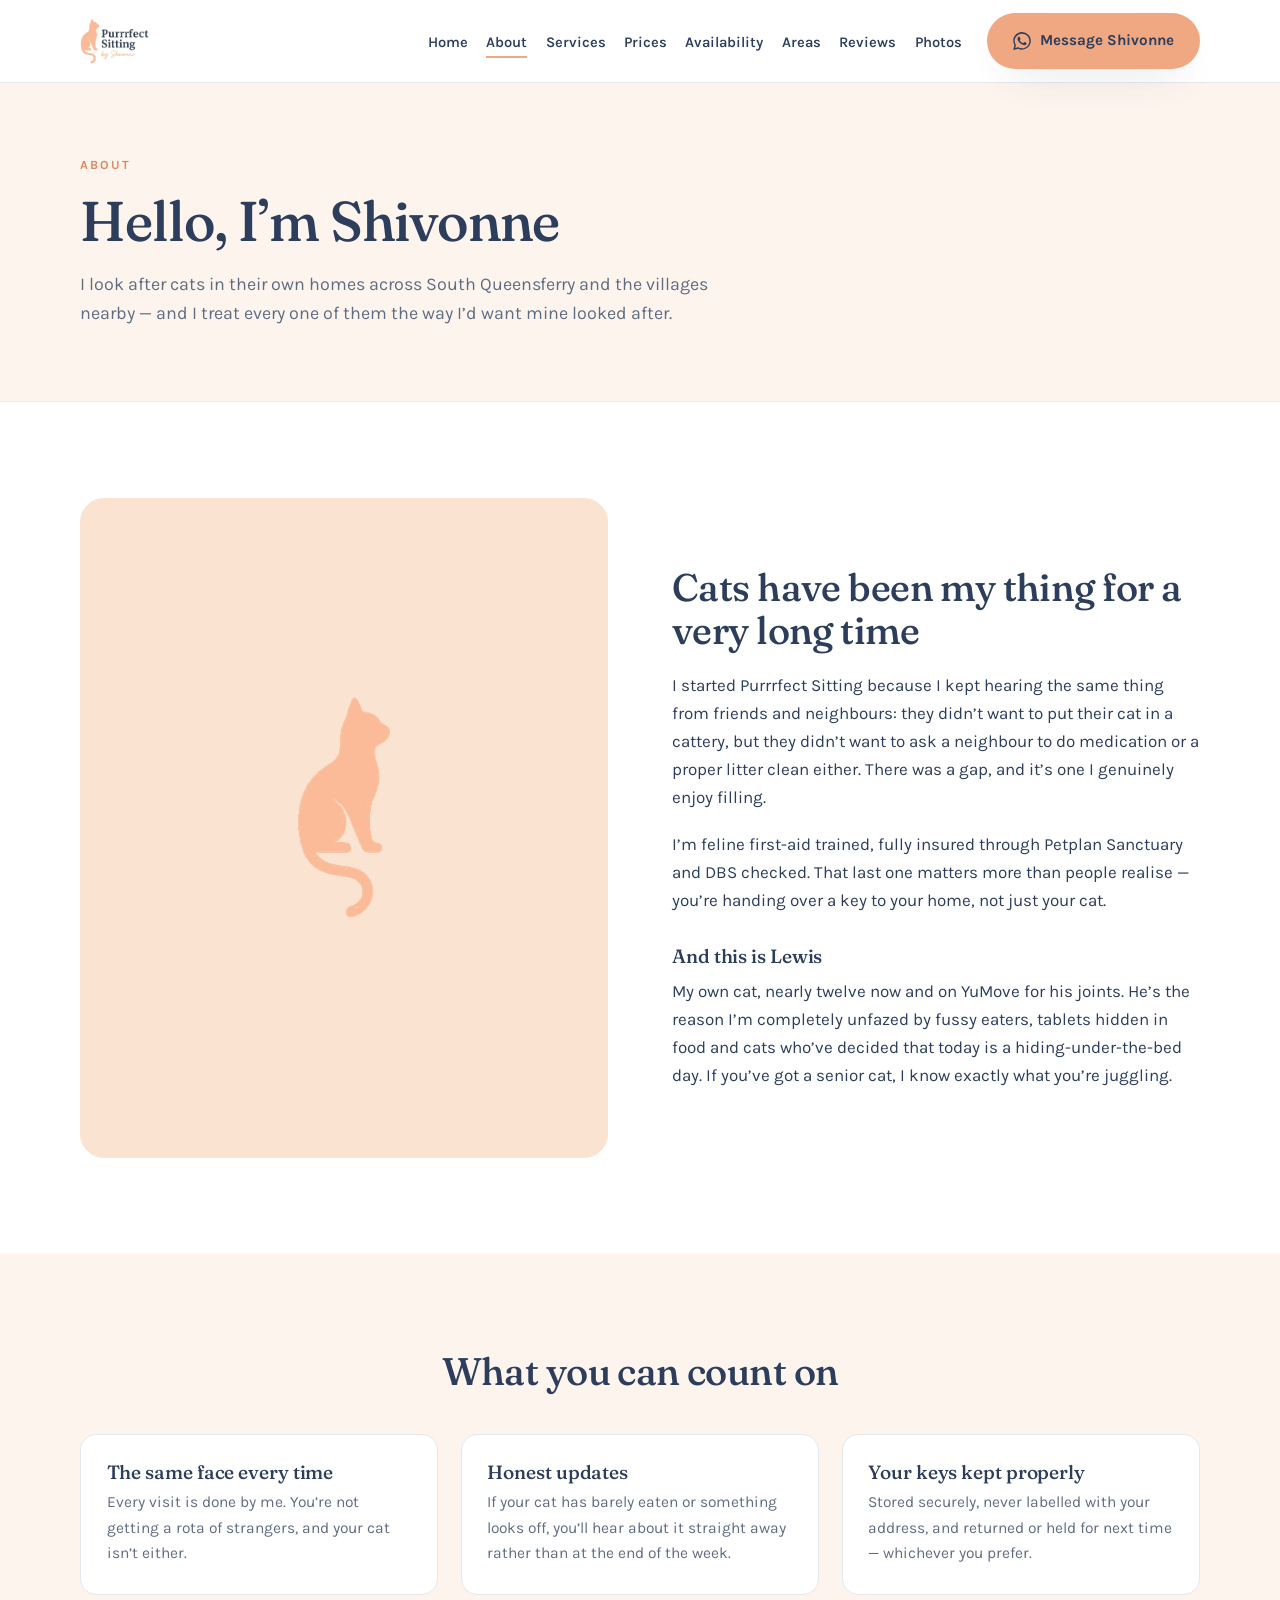
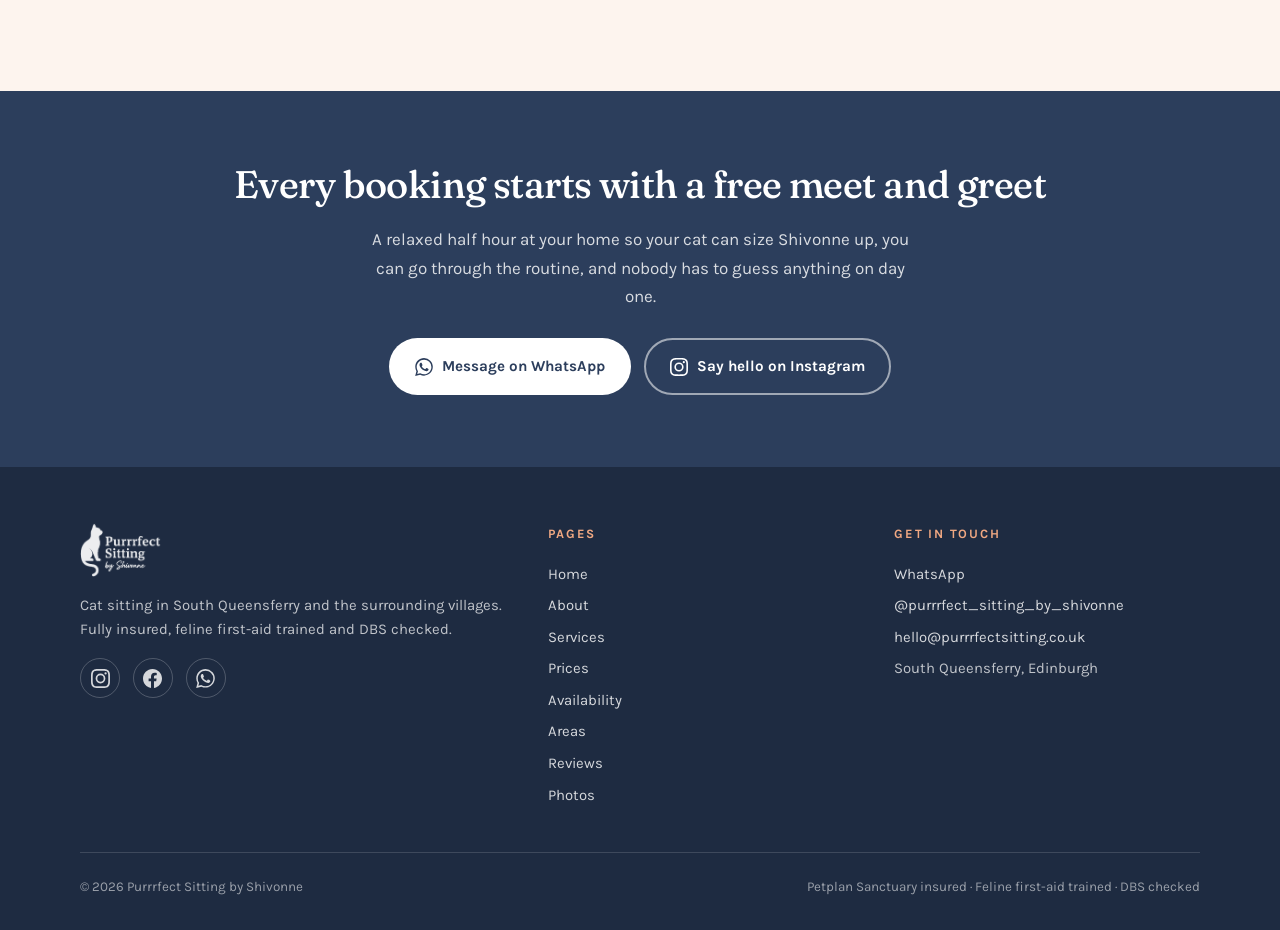
==== about.html @ 5781d9f3 "Add files via upload" ====
<!DOCTYPE html>
<html lang="en-GB">
<head>
<meta charset="utf-8">
<meta name="viewport" content="width=device-width, initial-scale=1">
<title>About Shivonne | Purrrfect Sitting by Shivonne</title>
<meta name="description" content="Meet Shivonne — an insured, feline first-aid trained and DBS checked cat sitter based in South Queensferry, Edinburgh.">
<link rel="icon" href="assets/favicon.png" type="image/png">
<link rel="apple-touch-icon" href="assets/apple-touch-icon.png">
<meta property="og:title" content="About Shivonne | Purrrfect Sitting by Shivonne">
<meta property="og:description" content="Meet Shivonne — an insured, feline first-aid trained and DBS checked cat sitter based in South Queensferry, Edinburgh.">
<meta property="og:type" content="website">
<meta property="og:image" content="assets/logo.png">
<link rel="stylesheet" href="css/style.css">
</head>
<body>
<a class="skip-link" href="#main">Skip to content</a>
<header class="site-header">
  <div class="wrap">
    <a class="brand" href="index.html"><img src="assets/logo.png" alt="Purrrfect Sitting by Shivonne" width="832" height="552"></a>
    <button class="nav-toggle" type="button" aria-expanded="false" aria-controls="site-nav" aria-label="Open menu"><svg viewBox="0 0 24 24" fill="none" stroke="currentColor" stroke-width="2" stroke-linecap="round" aria-hidden="true"><line x1="3" y1="6" x2="21" y2="6"/><line x1="3" y1="12" x2="21" y2="12"/><line x1="3" y1="18" x2="21" y2="18"/></svg></button>
    <nav class="site-nav" id="site-nav" aria-label="Main"><ul><li><a href="index.html">Home</a></li><li><a href="about.html" aria-current="page">About</a></li><li><a href="services.html">Services</a></li><li><a href="prices.html">Prices</a></li><li><a href="availability.html">Availability</a></li><li><a href="areas.html">Areas</a></li><li><a href="testimonials.html">Reviews</a></li><li><a href="gallery.html">Photos</a></li></ul></nav>
    <a class="btn btn--primary header-cta" href="https://wa.me/447XXXXXXXXX"><svg viewBox="0 0 24 24" fill="currentColor" aria-hidden="true"><path d="M17.47 14.38c-.3-.15-1.76-.87-2.03-.97-.27-.1-.47-.15-.67.15-.2.3-.77.97-.94 1.17-.17.2-.35.22-.65.07-.3-.15-1.26-.46-2.4-1.48-.89-.79-1.49-1.77-1.66-2.07-.17-.3-.02-.46.13-.61.13-.13.3-.35.45-.52.15-.17.2-.3.3-.5.1-.2.05-.37-.02-.52-.08-.15-.67-1.61-.92-2.21-.24-.58-.49-.5-.67-.51h-.57c-.2 0-.52.07-.79.37-.27.3-1.04 1.02-1.04 2.48s1.06 2.88 1.21 3.08c.15.2 2.1 3.2 5.08 4.49.71.31 1.26.49 1.69.62.71.23 1.36.2 1.87.12.57-.09 1.76-.72 2.01-1.41.25-.69.25-1.29.17-1.41-.07-.13-.27-.2-.57-.35M12.05 21.8h-.01a9.8 9.8 0 0 1-4.99-1.37l-.36-.21-3.71.97.99-3.62-.23-.37a9.8 9.8 0 0 1-1.5-5.23c0-5.4 4.4-9.8 9.81-9.8 2.62 0 5.08 1.02 6.93 2.88a9.74 9.74 0 0 1 2.87 6.93c0 5.41-4.4 9.81-9.8 9.81m8.34-18.15A11.7 11.7 0 0 0 12.05 0C5.6 0 .35 5.25.34 11.7c0 2.06.54 4.08 1.56 5.85L.24 24l6.6-1.73a11.7 11.7 0 0 0 5.2 1.24h.01c6.45 0 11.7-5.25 11.7-11.7 0-3.13-1.21-6.07-3.42-8.28"/></svg> Message Shivonne</a>
  </div>
</header>
<main id="main">
<section class="page-head">
  <div class="wrap">
    <p class="eyebrow">About</p>
    <h1>Hello, I&rsquo;m Shivonne</h1>
    <p class="lede">I look after cats in their own homes across South Queensferry and the villages nearby &mdash; and I treat every one of them the way I&rsquo;d want mine looked after.</p>
  </div>
</section>

<section class="section">
  <div class="wrap">
    <div class="split">
      <div class="reveal">
        <!-- Photo named shivonne.jpg in assets/photos/ — ideally her with a cat -->
        <div class="split__photo"><img src="assets/photos/shivonne.jpg" alt="Shivonne with a cat" onerror="this.remove()"></div>
      </div>
      <div class="reveal">
        <h2>Cats have been my thing for a very long time</h2>
        <!-- EDIT: replace the next two paragraphs with Shivonne's own story - how she started, what she did before, why she set up on her own -->
        <p>I started Purrrfect Sitting because I kept hearing the same thing from friends and neighbours: they didn&rsquo;t want to put their cat in a cattery, but they didn&rsquo;t want to ask a neighbour to do medication or a proper litter clean either. There was a gap, and it&rsquo;s one I genuinely enjoy filling.</p>
        <p>I&rsquo;m feline first-aid trained, fully insured through Petplan Sanctuary and DBS checked. That last one matters more than people realise &mdash; you&rsquo;re handing over a key to your home, not just your cat.</p>
        <h3 style="margin-top:2rem">And this is Lewis</h3>
        <p>My own cat, nearly twelve now and on YuMove for his joints. He&rsquo;s the reason I&rsquo;m completely unfazed by fussy eaters, tablets hidden in food and cats who&rsquo;ve decided that today is a hiding-under-the-bed day. If you&rsquo;ve got a senior cat, I know exactly what you&rsquo;re juggling.</p>
      </div>
    </div>
  </div>
</section>

<section class="section section--tint">
  <div class="wrap">
    <div class="section-head is-centred reveal">
      <h2>What you can count on</h2>
    </div>
    <div class="grid grid--3">
      <div class="card reveal">
        <h3>The same face every time</h3>
        <p>Every visit is done by me. You&rsquo;re not getting a rota of strangers, and your cat isn&rsquo;t either.</p>
      </div>
      <div class="card reveal">
        <h3>Honest updates</h3>
        <p>If your cat has barely eaten or something looks off, you&rsquo;ll hear about it straight away rather than at the end of the week.</p>
      </div>
      <div class="card reveal">
        <h3>Your keys kept properly</h3>
        <p>Stored securely, never labelled with your address, and returned or held for next time &mdash; whichever you prefer.</p>
      </div>
    </div>
  </div>
</section>

<section class="cta-band">
  <div class="wrap">
    <h2>Every booking starts with a free meet and greet</h2>
    <p>A relaxed half hour at your home so your cat can size Shivonne up, you can go through the routine, and nobody has to guess anything on day one.</p>
    <div class="btn-row">
      <a class="btn btn--light" href="https://wa.me/447XXXXXXXXX"><svg viewBox="0 0 24 24" fill="currentColor" aria-hidden="true"><path d="M17.47 14.38c-.3-.15-1.76-.87-2.03-.97-.27-.1-.47-.15-.67.15-.2.3-.77.97-.94 1.17-.17.2-.35.22-.65.07-.3-.15-1.26-.46-2.4-1.48-.89-.79-1.49-1.77-1.66-2.07-.17-.3-.02-.46.13-.61.13-.13.3-.35.45-.52.15-.17.2-.3.3-.5.1-.2.05-.37-.02-.52-.08-.15-.67-1.61-.92-2.21-.24-.58-.49-.5-.67-.51h-.57c-.2 0-.52.07-.79.37-.27.3-1.04 1.02-1.04 2.48s1.06 2.88 1.21 3.08c.15.2 2.1 3.2 5.08 4.49.71.31 1.26.49 1.69.62.71.23 1.36.2 1.87.12.57-.09 1.76-.72 2.01-1.41.25-.69.25-1.29.17-1.41-.07-.13-.27-.2-.57-.35M12.05 21.8h-.01a9.8 9.8 0 0 1-4.99-1.37l-.36-.21-3.71.97.99-3.62-.23-.37a9.8 9.8 0 0 1-1.5-5.23c0-5.4 4.4-9.8 9.81-9.8 2.62 0 5.08 1.02 6.93 2.88a9.74 9.74 0 0 1 2.87 6.93c0 5.41-4.4 9.81-9.8 9.81m8.34-18.15A11.7 11.7 0 0 0 12.05 0C5.6 0 .35 5.25.34 11.7c0 2.06.54 4.08 1.56 5.85L.24 24l6.6-1.73a11.7 11.7 0 0 0 5.2 1.24h.01c6.45 0 11.7-5.25 11.7-11.7 0-3.13-1.21-6.07-3.42-8.28"/></svg> Message on WhatsApp</a>
      <a class="btn btn--outline-light" href="https://www.instagram.com/purrrfect_sitting_by_shivonne/"><svg viewBox="0 0 24 24" fill="currentColor" aria-hidden="true"><path d="M12 2.16c3.2 0 3.58.01 4.85.07 1.17.05 1.8.25 2.23.41.56.22.96.48 1.38.9.42.42.68.82.9 1.38.16.42.36 1.06.41 2.23.06 1.27.07 1.65.07 4.85s-.01 3.58-.07 4.85c-.05 1.17-.25 1.8-.41 2.23-.22.56-.48.96-.9 1.38-.42.42-.82.68-1.38.9-.42.16-1.06.36-2.23.41-1.27.06-1.65.07-4.85.07s-3.58-.01-4.85-.07c-1.17-.05-1.8-.25-2.23-.41-.56-.22-.96-.48-1.38-.9a3.8 3.8 0 0 1-.9-1.38c-.16-.42-.36-1.06-.41-2.23-.06-1.27-.07-1.65-.07-4.85s.01-3.58.07-4.85c.05-1.17.25-1.8.41-2.23.22-.56.48-.96.9-1.38.42-.42.82-.68 1.38-.9.42-.16 1.06-.36 2.23-.41C8.42 2.17 8.8 2.16 12 2.16M12 0C8.74 0 8.33.01 7.05.07 5.78.13 4.9.33 4.14.63c-.79.3-1.46.71-2.13 1.38A5.9 5.9 0 0 0 .63 4.14c-.3.76-.5 1.64-.56 2.91C.01 8.33 0 8.74 0 12s.01 3.67.07 4.95c.06 1.27.26 2.15.56 2.91.3.79.71 1.46 1.38 2.13.67.67 1.34 1.08 2.13 1.38.76.3 1.64.5 2.91.56C8.33 23.99 8.74 24 12 24s3.67-.01 4.95-.07c1.27-.06 2.15-.26 2.91-.56.79-.3 1.46-.71 2.13-1.38.67-.67 1.08-1.34 1.38-2.13.3-.76.5-1.64.56-2.91.06-1.28.07-1.69.07-4.95s-.01-3.67-.07-4.95c-.06-1.27-.26-2.15-.56-2.91-.3-.79-.71-1.46-1.38-2.13A5.9 5.9 0 0 0 19.86.63c-.76-.3-1.64-.5-2.91-.56C15.67.01 15.26 0 12 0m0 5.84a6.16 6.16 0 1 0 0 12.32 6.16 6.16 0 0 0 0-12.32M12 16a4 4 0 1 1 0-8 4 4 0 0 1 0 8m7.85-10.4a1.44 1.44 0 1 1-2.88 0 1.44 1.44 0 0 1 2.88 0"/></svg> Say hello on Instagram</a>
    </div>
  </div>
</section>
</main>
<footer class="site-footer">
  <div class="wrap">
    <div class="footer-grid">
      <div>
        <img class="footer-logo" src="assets/logo.png" alt="Purrrfect Sitting by Shivonne">
        <p>Cat sitting in South Queensferry and the surrounding villages. Fully insured, feline first-aid trained and DBS checked.</p>
        <div class="footer-social">
          <a href="https://www.instagram.com/purrrfect_sitting_by_shivonne/" aria-label="Instagram"><svg viewBox="0 0 24 24" fill="currentColor" aria-hidden="true"><path d="M12 2.16c3.2 0 3.58.01 4.85.07 1.17.05 1.8.25 2.23.41.56.22.96.48 1.38.9.42.42.68.82.9 1.38.16.42.36 1.06.41 2.23.06 1.27.07 1.65.07 4.85s-.01 3.58-.07 4.85c-.05 1.17-.25 1.8-.41 2.23-.22.56-.48.96-.9 1.38-.42.42-.82.68-1.38.9-.42.16-1.06.36-2.23.41-1.27.06-1.65.07-4.85.07s-3.58-.01-4.85-.07c-1.17-.05-1.8-.25-2.23-.41-.56-.22-.96-.48-1.38-.9a3.8 3.8 0 0 1-.9-1.38c-.16-.42-.36-1.06-.41-2.23-.06-1.27-.07-1.65-.07-4.85s.01-3.58.07-4.85c.05-1.17.25-1.8.41-2.23.22-.56.48-.96.9-1.38.42-.42.82-.68 1.38-.9.42-.16 1.06-.36 2.23-.41C8.42 2.17 8.8 2.16 12 2.16M12 0C8.74 0 8.33.01 7.05.07 5.78.13 4.9.33 4.14.63c-.79.3-1.46.71-2.13 1.38A5.9 5.9 0 0 0 .63 4.14c-.3.76-.5 1.64-.56 2.91C.01 8.33 0 8.74 0 12s.01 3.67.07 4.95c.06 1.27.26 2.15.56 2.91.3.79.71 1.46 1.38 2.13.67.67 1.34 1.08 2.13 1.38.76.3 1.64.5 2.91.56C8.33 23.99 8.74 24 12 24s3.67-.01 4.95-.07c1.27-.06 2.15-.26 2.91-.56.79-.3 1.46-.71 2.13-1.38.67-.67 1.08-1.34 1.38-2.13.3-.76.5-1.64.56-2.91.06-1.28.07-1.69.07-4.95s-.01-3.67-.07-4.95c-.06-1.27-.26-2.15-.56-2.91-.3-.79-.71-1.46-1.38-2.13A5.9 5.9 0 0 0 19.86.63c-.76-.3-1.64-.5-2.91-.56C15.67.01 15.26 0 12 0m0 5.84a6.16 6.16 0 1 0 0 12.32 6.16 6.16 0 0 0 0-12.32M12 16a4 4 0 1 1 0-8 4 4 0 0 1 0 8m7.85-10.4a1.44 1.44 0 1 1-2.88 0 1.44 1.44 0 0 1 2.88 0"/></svg></a>
          <a href="https://www.facebook.com/profile.php?id=EDIT" aria-label="Facebook"><svg viewBox="0 0 24 24" fill="currentColor" aria-hidden="true"><path d="M24 12.07C24 5.4 18.63 0 12 0S0 5.4 0 12.07C0 18.1 4.39 23.1 10.13 24v-8.44H7.08v-3.49h3.05V9.41c0-3.02 1.79-4.69 4.53-4.69 1.31 0 2.68.24 2.68.24v2.97h-1.51c-1.49 0-1.96.93-1.96 1.89v2.25h3.33l-.53 3.49h-2.8V24C19.61 23.1 24 18.1 24 12.07"/></svg></a>
          <a href="https://wa.me/447XXXXXXXXX" aria-label="WhatsApp"><svg viewBox="0 0 24 24" fill="currentColor" aria-hidden="true"><path d="M17.47 14.38c-.3-.15-1.76-.87-2.03-.97-.27-.1-.47-.15-.67.15-.2.3-.77.97-.94 1.17-.17.2-.35.22-.65.07-.3-.15-1.26-.46-2.4-1.48-.89-.79-1.49-1.77-1.66-2.07-.17-.3-.02-.46.13-.61.13-.13.3-.35.45-.52.15-.17.2-.3.3-.5.1-.2.05-.37-.02-.52-.08-.15-.67-1.61-.92-2.21-.24-.58-.49-.5-.67-.51h-.57c-.2 0-.52.07-.79.37-.27.3-1.04 1.02-1.04 2.48s1.06 2.88 1.21 3.08c.15.2 2.1 3.2 5.08 4.49.71.31 1.26.49 1.69.62.71.23 1.36.2 1.87.12.57-.09 1.76-.72 2.01-1.41.25-.69.25-1.29.17-1.41-.07-.13-.27-.2-.57-.35M12.05 21.8h-.01a9.8 9.8 0 0 1-4.99-1.37l-.36-.21-3.71.97.99-3.62-.23-.37a9.8 9.8 0 0 1-1.5-5.23c0-5.4 4.4-9.8 9.81-9.8 2.62 0 5.08 1.02 6.93 2.88a9.74 9.74 0 0 1 2.87 6.93c0 5.41-4.4 9.81-9.8 9.81m8.34-18.15A11.7 11.7 0 0 0 12.05 0C5.6 0 .35 5.25.34 11.7c0 2.06.54 4.08 1.56 5.85L.24 24l6.6-1.73a11.7 11.7 0 0 0 5.2 1.24h.01c6.45 0 11.7-5.25 11.7-11.7 0-3.13-1.21-6.07-3.42-8.28"/></svg></a>
        </div>
      </div>
      <div>
        <h4>Pages</h4>
        <ul><li><a href="index.html">Home</a></li><li><a href="about.html">About</a></li><li><a href="services.html">Services</a></li><li><a href="prices.html">Prices</a></li><li><a href="availability.html">Availability</a></li><li><a href="areas.html">Areas</a></li><li><a href="testimonials.html">Reviews</a></li><li><a href="gallery.html">Photos</a></li></ul>
      </div>
      <div>
        <h4>Get in touch</h4>
        <ul>
          <li><a href="https://wa.me/447XXXXXXXXX">WhatsApp</a></li>
          <li><a href="https://www.instagram.com/purrrfect_sitting_by_shivonne/">@purrrfect_sitting_by_shivonne</a></li>
          <li><a href="mailto:hello@purrrfectsitting.co.uk">hello@purrrfectsitting.co.uk</a></li>
          <li>South Queensferry, Edinburgh</li>
        </ul>
      </div>
    </div>
    <div class="footer-base">
      <span>&copy; 2026 Purrrfect Sitting by Shivonne</span>
      <span>Petplan Sanctuary insured &middot; Feline first-aid trained &middot; DBS checked</span>
    </div>
  </div>
</footer>
<a class="float-wa" href="https://wa.me/447XXXXXXXXX" aria-label="Message on WhatsApp"><svg viewBox="0 0 24 24" fill="currentColor" aria-hidden="true"><path d="M17.47 14.38c-.3-.15-1.76-.87-2.03-.97-.27-.1-.47-.15-.67.15-.2.3-.77.97-.94 1.17-.17.2-.35.22-.65.07-.3-.15-1.26-.46-2.4-1.48-.89-.79-1.49-1.77-1.66-2.07-.17-.3-.02-.46.13-.61.13-.13.3-.35.45-.52.15-.17.2-.3.3-.5.1-.2.05-.37-.02-.52-.08-.15-.67-1.61-.92-2.21-.24-.58-.49-.5-.67-.51h-.57c-.2 0-.52.07-.79.37-.27.3-1.04 1.02-1.04 2.48s1.06 2.88 1.21 3.08c.15.2 2.1 3.2 5.08 4.49.71.31 1.26.49 1.69.62.71.23 1.36.2 1.87.12.57-.09 1.76-.72 2.01-1.41.25-.69.25-1.29.17-1.41-.07-.13-.27-.2-.57-.35M12.05 21.8h-.01a9.8 9.8 0 0 1-4.99-1.37l-.36-.21-3.71.97.99-3.62-.23-.37a9.8 9.8 0 0 1-1.5-5.23c0-5.4 4.4-9.8 9.81-9.8 2.62 0 5.08 1.02 6.93 2.88a9.74 9.74 0 0 1 2.87 6.93c0 5.41-4.4 9.81-9.8 9.81m8.34-18.15A11.7 11.7 0 0 0 12.05 0C5.6 0 .35 5.25.34 11.7c0 2.06.54 4.08 1.56 5.85L.24 24l6.6-1.73a11.7 11.7 0 0 0 5.2 1.24h.01c6.45 0 11.7-5.25 11.7-11.7 0-3.13-1.21-6.07-3.42-8.28"/></svg></a>
<script src="js/site.js"></script>

</body>
</html>
---- css/style.css ----
/* ==========================================================================
   Purrrfect Sitting by Shivonne — site styles
   Brand: navy #2C3E5C · peach #F0A882
   ========================================================================== */

@import url('https://fonts.googleapis.com/css2?family=Fraunces:opsz,wght@9..144,400;9..144,500;9..144,600&family=Karla:wght@400;500;600;700&display=swap');

:root {
  --navy:        #2C3E5C;
  --navy-deep:   #1E2B41;
  --peach:       #F0A882;
  --peach-deep:  #DE8A5C;
  --peach-soft:  #FBE3D2;
  --peach-tint:  #FDF4EE;
  --paper:       #FFFFFF;
  --paper-alt:   #F6F8FA;
  --ink:         #2C3E5C;
  --ink-soft:    #5F6D82;
  --line:        #E3E8EF;

  --display: 'Fraunces', Georgia, 'Times New Roman', serif;
  --body:    'Karla', -apple-system, BlinkMacSystemFont, 'Segoe UI', Helvetica, Arial, sans-serif;

  --wrap: 1120px;
  --radius: 16px;
  --radius-sm: 10px;
  --shadow: 0 18px 40px -24px rgba(44, 62, 92, .45);
  --shadow-lift: 0 26px 50px -26px rgba(44, 62, 92, .55);
}

/* ---------- Base ---------- */
*, *::before, *::after { box-sizing: border-box; }

html { scroll-behavior: smooth; }

body {
  margin: 0;
  font-family: var(--body);
  font-size: 17px;
  line-height: 1.65;
  color: var(--ink);
  background: var(--paper);
  -webkit-font-smoothing: antialiased;
}

img { max-width: 100%; display: block; }

a { color: var(--navy); text-decoration-color: var(--peach); text-underline-offset: 3px; }
a:hover { color: var(--peach-deep); }

h1, h2, h3 {
  font-family: var(--display);
  font-weight: 500;
  font-variation-settings: 'SOFT' 40, 'WONK' 1;
  line-height: 1.12;
  letter-spacing: -0.015em;
  color: var(--navy);
  margin: 0 0 .5em;
}
h1 { font-size: clamp(2.2rem, 5.2vw, 3.5rem); }
h2 { font-size: clamp(1.7rem, 3.4vw, 2.4rem); }
h3 { font-size: 1.2rem; letter-spacing: -0.005em; }
p  { margin: 0 0 1.1em; }
p:last-child { margin-bottom: 0; }

.wrap { width: min(100% - 2.5rem, var(--wrap)); margin-inline: auto; }

.eyebrow {
  font-family: var(--body);
  font-size: .78rem;
  font-weight: 700;
  letter-spacing: .16em;
  text-transform: uppercase;
  color: var(--peach-deep);
  margin: 0 0 .9rem;
}

.lede { font-size: 1.12rem; color: var(--ink-soft); }

.section { padding: clamp(3.5rem, 8vw, 6rem) 0; }
.section--tint { background: var(--peach-tint); }
.section--alt  { background: var(--paper-alt); }

.section-head { max-width: 60ch; margin-bottom: 2.6rem; }
.section-head.is-centred { margin-inline: auto; text-align: center; }

/* ---------- Buttons ---------- */
.btn {
  display: inline-flex;
  align-items: center;
  gap: .55rem;
  font-family: var(--body);
  font-weight: 700;
  font-size: .95rem;
  padding: .85rem 1.5rem;
  border-radius: 999px;
  border: 2px solid transparent;
  text-decoration: none;
  cursor: pointer;
  transition: transform .18s ease, box-shadow .18s ease, background .18s ease, color .18s ease;
}
.btn svg { width: 18px; height: 18px; flex: none; }
.btn--primary { background: var(--peach); color: var(--navy); box-shadow: var(--shadow); }
.btn--primary:hover { background: var(--peach-deep); color: #fff; transform: translateY(-2px); }
.btn--ghost { border-color: var(--navy); color: var(--navy); }
.btn--ghost:hover { background: var(--navy); color: #fff; transform: translateY(-2px); }
.btn--light { background: #fff; color: var(--navy); }
.btn--light:hover { background: var(--peach); transform: translateY(-2px); }
.btn--outline-light { border-color: rgba(255,255,255,.55); color: #fff; }
.btn--outline-light:hover { background: rgba(255,255,255,.12); color: #fff; transform: translateY(-2px); }

.btn-row { display: flex; flex-wrap: wrap; gap: .8rem; }

/* ---------- Header ---------- */
.site-header {
  position: sticky;
  top: 0;
  z-index: 50;
  background: rgba(255,255,255,.94);
  backdrop-filter: blur(10px);
  border-bottom: 1px solid var(--line);
}
.site-header .wrap {
  display: flex;
  align-items: center;
  gap: 1rem;
  min-height: 82px;
}
.brand { display: flex; align-items: center; margin-right: auto; text-decoration: none; }
.brand img { height: 46px; width: auto; }

.nav-toggle {
  display: none;
  background: none;
  border: 0;
  padding: .5rem;
  cursor: pointer;
  color: var(--navy);
}
.nav-toggle svg { width: 26px; height: 26px; }

.site-nav ul {
  display: flex;
  align-items: center;
  gap: 1.15rem;
  list-style: none;
  margin: 0;
  padding: 0;
}
.site-nav a {
  font-size: .92rem;
  font-weight: 600;
  text-decoration: none;
  color: var(--navy);
  padding: .3rem 0;
  border-bottom: 2px solid transparent;
}
.site-nav a:hover { border-bottom-color: var(--peach); color: var(--navy); }
.site-nav a[aria-current="page"] { border-bottom-color: var(--peach); }
.header-cta { margin-left: .6rem; }

@media (max-width: 1080px) {
  .nav-toggle { display: inline-flex; order: 3; }
  .site-nav {
    order: 4;
    flex-basis: 100%;
    display: none;
    padding-bottom: 1.2rem;
  }
  .site-nav.is-open { display: block; }
  .site-nav ul { flex-direction: column; align-items: flex-start; gap: .2rem; }
  .site-nav a { display: block; padding: .6rem 0; width: 100%; }
  .header-cta { display: none; }
  .site-header .wrap { flex-wrap: wrap; }
}

/* ---------- Hero ---------- */
.hero { padding: clamp(3rem, 7vw, 5.5rem) 0 clamp(3rem, 7vw, 5rem); background: linear-gradient(170deg, var(--peach-tint) 0%, #fff 70%); }
.hero .wrap { display: grid; grid-template-columns: 1.05fr .95fr; gap: clamp(2rem, 5vw, 4rem); align-items: center; }
.hero h1 { margin-bottom: .35em; }
.hero .lede { max-width: 44ch; margin-bottom: 1.8rem; }

.hero-visual { position: relative; }
.hero-photo {
  aspect-ratio: 4 / 5;
  border-radius: 24px;
  background: var(--peach-soft) url('../assets/mark.png') center 42% / 42% no-repeat;
  border: 1px solid var(--peach);
  overflow: hidden;
  box-shadow: var(--shadow);
}
.hero-photo img { width: 100%; height: 100%; object-fit: cover; }

/* Signature element: the visit update card */
.update-card {
  position: absolute;
  left: -18px;
  bottom: -26px;
  width: min(310px, 82%);
  background: #fff;
  border: 1px solid var(--line);
  border-radius: 18px;
  padding: 1.1rem 1.2rem;
  box-shadow: var(--shadow-lift);
}
.update-card__head {
  display: flex;
  align-items: center;
  gap: .6rem;
  margin-bottom: .6rem;
}
.update-card__avatar {
  width: 34px; height: 34px; border-radius: 50%;
  background: var(--peach-soft) url('../assets/mark.png') center 55% / 62% no-repeat;
  flex: none;
}
.update-card__meta { font-size: .74rem; font-weight: 700; letter-spacing: .1em; text-transform: uppercase; color: var(--peach-deep); }
.update-card__time { font-size: .74rem; color: var(--ink-soft); font-weight: 500; letter-spacing: .04em; }
.update-card p { font-size: .92rem; line-height: 1.55; color: var(--ink-soft); margin: 0; }

@media (max-width: 860px) {
  .hero .wrap { grid-template-columns: 1fr; }
  .hero-visual { max-width: 460px; margin: 1rem auto 2.5rem; }
  .hero-photo { aspect-ratio: 4 / 3.4; }
  .update-card { left: 0; right: 0; margin-inline: auto; }
}

/* ---------- Page banner (inner pages) ---------- */
.page-head { background: var(--peach-tint); padding: clamp(2.8rem, 6vw, 4.5rem) 0; border-bottom: 1px solid var(--peach-soft); }
.page-head h1 { margin-bottom: .3em; }
.page-head .lede { max-width: 58ch; }

/* ---------- Trust strip ---------- */
.trust { background: var(--navy); color: #fff; padding: 1.5rem 0; }
.trust ul {
  display: flex;
  flex-wrap: wrap;
  justify-content: center;
  gap: .8rem 2.4rem;
  list-style: none;
  margin: 0; padding: 0;
}
.trust li {
  display: flex; align-items: center; gap: .55rem;
  font-size: .88rem; font-weight: 600; letter-spacing: .03em;
}
.trust svg { width: 17px; height: 17px; color: var(--peach); flex: none; }

/* ---------- Cards ---------- */
.grid { display: grid; gap: 1.4rem; }
.grid--3 { grid-template-columns: repeat(3, 1fr); }
.grid--2 { grid-template-columns: repeat(2, 1fr); }
@media (max-width: 900px) { .grid--3 { grid-template-columns: 1fr 1fr; } }
@media (max-width: 640px) { .grid--3, .grid--2 { grid-template-columns: 1fr; } }

.card {
  background: #fff;
  border: 1px solid var(--line);
  border-radius: var(--radius);
  padding: 1.7rem 1.6rem;
  transition: transform .2s ease, box-shadow .2s ease, border-color .2s ease;
}
.card:hover { transform: translateY(-3px); box-shadow: var(--shadow); border-color: var(--peach-soft); }
.card h3 { margin-bottom: .4rem; }
.card p { color: var(--ink-soft); font-size: .97rem; }
.card__icon {
  width: 44px; height: 44px;
  display: grid; place-items: center;
  border-radius: 12px;
  background: var(--peach-tint);
  color: var(--peach-deep);
  margin-bottom: 1rem;
}
.card__icon svg { width: 22px; height: 22px; }

/* ---------- Visit timeline (services) ---------- */
.timeline { list-style: none; margin: 0; padding: 0; max-width: 760px; }
.timeline li {
  position: relative;
  padding: 0 0 2rem 3.6rem;
  border-left: 2px solid var(--peach-soft);
  margin-left: 1.1rem;
}
.timeline li:last-child { border-left-color: transparent; padding-bottom: 0; }
.timeline li::before {
  content: attr(data-step);
  position: absolute;
  left: -1.15rem; top: 0;
  width: 2.3rem; height: 2.3rem;
  display: grid; place-items: center;
  border-radius: 50%;
  background: var(--peach);
  color: var(--navy);
  font-family: var(--body);
  font-weight: 700;
  font-size: .85rem;
}
.timeline h3 { margin-bottom: .25rem; }
.timeline p { color: var(--ink-soft); font-size: .97rem; }

/* ---------- Price cards ---------- */
.price-card {
  background: #fff;
  border: 1px solid var(--line);
  border-radius: var(--radius);
  padding: 2rem 1.8rem;
  display: flex;
  flex-direction: column;
}
.price-card--feature { border-color: var(--peach); box-shadow: var(--shadow); position: relative; }
.price-card__tag {
  position: absolute; top: -13px; left: 1.8rem;
  background: var(--peach); color: var(--navy);
  font-size: .72rem; font-weight: 700; letter-spacing: .1em; text-transform: uppercase;
  padding: .3rem .8rem; border-radius: 999px;
}
.price-card__amount {
  font-family: var(--display);
  font-size: 3rem;
  font-weight: 500;
  font-variation-settings: 'SOFT' 40, 'WONK' 1;
  line-height: 1;
  color: var(--navy);
  margin: .4rem 0 .2rem;
}
.price-card__unit { color: var(--ink-soft); font-size: .95rem; margin-bottom: 1.4rem; }
.price-card ul { list-style: none; margin: 0 0 1.6rem; padding: 0; }
.price-card li { display: flex; gap: .6rem; align-items: flex-start; padding: .4rem 0; font-size: .96rem; color: var(--ink-soft); }
.price-card li svg { width: 17px; height: 17px; color: var(--peach-deep); flex: none; margin-top: .3rem; }
.price-card .btn { margin-top: auto; align-self: flex-start; }

.note-box {
  background: var(--peach-tint);
  border-left: 3px solid var(--peach);
  border-radius: var(--radius-sm);
  padding: 1.4rem 1.5rem;
}
.note-box h3 { font-size: 1.05rem; }
.note-box p, .note-box li { color: var(--ink-soft); font-size: .96rem; }
.note-box ul { margin: 0; padding-left: 1.1rem; }
.note-box li { padding: .2rem 0; }

/* ---------- Areas ---------- */
.area-list {
  list-style: none;
  margin: 0; padding: 0;
  display: grid;
  grid-template-columns: repeat(auto-fill, minmax(180px, 1fr));
  gap: .7rem;
}
.area-list li {
  display: flex; align-items: center; gap: .6rem;
  background: #fff;
  border: 1px solid var(--line);
  border-radius: 999px;
  padding: .6rem 1.1rem;
  font-weight: 600;
  font-size: .95rem;
}
.area-list li::before {
  content: '';
  width: 8px; height: 8px; border-radius: 50%;
  background: var(--peach);
  flex: none;
}

/* ---------- Testimonials ---------- */
.quote-card {
  background: #fff;
  border: 1px solid var(--line);
  border-radius: var(--radius);
  padding: 2rem 1.8rem 1.6rem;
  position: relative;
}
.quote-card::before {
  content: '\201C';
  position: absolute;
  top: .3rem; left: 1.4rem;
  font-family: var(--display);
  font-size: 4.5rem;
  line-height: 1;
  color: var(--peach-soft);
}
.quote-card blockquote { margin: 0; position: relative; font-size: 1.02rem; color: var(--ink); }
.quote-card cite {
  display: block;
  margin-top: 1.1rem;
  font-style: normal;
  font-weight: 700;
  font-size: .9rem;
  color: var(--peach-deep);
}
.quote-card cite span { display: block; font-weight: 500; color: var(--ink-soft); font-size: .85rem; }

.pull-quote { max-width: 800px; margin-inline: auto; text-align: center; }
.pull-quote blockquote {
  font-family: var(--display);
  font-size: clamp(1.35rem, 3vw, 1.9rem);
  font-variation-settings: 'SOFT' 40, 'WONK' 1;
  line-height: 1.35;
  color: var(--navy);
  margin: 0 0 1.2rem;
}
.pull-quote cite { font-style: normal; font-weight: 700; font-size: .92rem; color: var(--peach-deep); letter-spacing: .04em; }

/* ---------- Gallery ---------- */
.gallery {
  display: grid;
  grid-template-columns: repeat(auto-fill, minmax(240px, 1fr));
  gap: 1rem;
}
.gallery figure { margin: 0; }
.gallery .shot {
  aspect-ratio: 1 / 1;
  border-radius: var(--radius);
  overflow: hidden;
  background: var(--peach-soft) url('../assets/mark.png') center / 45% no-repeat;
  border: 1px solid var(--peach-soft);
}
.gallery .shot img { width: 100%; height: 100%; object-fit: cover; transition: transform .4s ease; }
.gallery figure:hover .shot img { transform: scale(1.04); }
.gallery figcaption { font-size: .88rem; color: var(--ink-soft); padding-top: .55rem; }
.gallery .shot--wide { aspect-ratio: 1 / 1; }

/* ---------- Split content ---------- */
.split { display: grid; grid-template-columns: 1fr 1fr; gap: clamp(2rem, 5vw, 4rem); align-items: center; }
@media (max-width: 860px) { .split { grid-template-columns: 1fr; } }
.split__photo {
  aspect-ratio: 4 / 5;
  border-radius: 24px;
  background: var(--peach-soft) url('../assets/mark.png') center 45% / 45% no-repeat;
  border: 1px solid var(--peach-soft);
  overflow: hidden;
}
.split__photo img { width: 100%; height: 100%; object-fit: cover; }

/* ---------- CTA band ---------- */
.cta-band { background: var(--navy); color: #fff; padding: clamp(3rem, 7vw, 4.5rem) 0; text-align: center; }
.cta-band h2 { color: #fff; }
.cta-band p { color: rgba(255,255,255,.82); max-width: 54ch; margin-inline: auto; margin-bottom: 1.8rem; }
.cta-band .btn-row { justify-content: center; }

/* ---------- Footer ---------- */
.site-footer { background: var(--navy-deep); color: rgba(255,255,255,.72); padding: 3.5rem 0 2rem; font-size: .93rem; }
.site-footer h4 { font-family: var(--body); font-size: .8rem; letter-spacing: .14em; text-transform: uppercase; color: var(--peach); margin: 0 0 .9rem; }
.footer-grid { display: grid; grid-template-columns: 1.4fr 1fr 1fr; gap: 2.5rem; }
@media (max-width: 760px) { .footer-grid { grid-template-columns: 1fr; gap: 2rem; } }
.site-footer a { color: rgba(255,255,255,.82); text-decoration: none; }
.site-footer a:hover { color: var(--peach); }
.site-footer ul { list-style: none; margin: 0; padding: 0; }
.site-footer li { padding: .22rem 0; }
.footer-logo { height: 54px; width: auto; margin-bottom: 1rem; filter: brightness(0) invert(1); opacity: .92; }
.footer-social { display: flex; gap: .8rem; margin-top: 1rem; }
.footer-social a {
  width: 40px; height: 40px;
  display: grid; place-items: center;
  border-radius: 50%;
  border: 1px solid rgba(255,255,255,.22);
}
.footer-social a:hover { background: var(--peach); border-color: var(--peach); color: var(--navy); }
.footer-social svg { width: 19px; height: 19px; }
.footer-base {
  margin-top: 2.6rem; padding-top: 1.4rem;
  border-top: 1px solid rgba(255,255,255,.14);
  display: flex; flex-wrap: wrap; gap: .6rem 1.5rem; justify-content: space-between;
  font-size: .84rem; color: rgba(255,255,255,.55);
}

/* ---------- Floating WhatsApp (mobile) ---------- */
.float-wa {
  position: fixed;
  right: 18px; bottom: 18px;
  z-index: 60;
  width: 56px; height: 56px;
  display: none;
  place-items: center;
  border-radius: 50%;
  background: #25D366;
  color: #fff;
  box-shadow: 0 10px 26px -8px rgba(0,0,0,.45);
}
.float-wa svg { width: 28px; height: 28px; }
@media (max-width: 1080px) { .float-wa { display: grid; } }

/* ---------- Accessibility & motion ---------- */
:focus-visible { outline: 3px solid var(--peach-deep); outline-offset: 3px; border-radius: 4px; }

.skip-link {
  position: absolute; left: -9999px;
  background: var(--navy); color: #fff; padding: .7rem 1.1rem; border-radius: 0 0 8px 0; z-index: 100;
}
.skip-link:focus { left: 0; top: 0; color: #fff; }

.reveal { opacity: 0; transform: translateY(14px); transition: opacity .6s ease, transform .6s ease; }
.reveal.is-in { opacity: 1; transform: none; }

@media (prefers-reduced-motion: reduce) {
  html { scroll-behavior: auto; }
  *, *::before, *::after { animation-duration: .001ms !important; transition-duration: .001ms !important; }
  .reveal { opacity: 1; transform: none; }
}

/* ==========================================================================
   Availability calendar
   ========================================================================== */
.cal-meta {
  display: flex; flex-wrap: wrap; align-items: center; gap: .8rem 1.6rem;
  margin-bottom: 2rem;
}
.cal-updated {
  display: inline-flex; align-items: center; gap: .5rem;
  background: var(--peach-tint);
  border: 1px solid var(--peach-soft);
  border-radius: 999px;
  padding: .45rem 1rem;
  font-size: .86rem; font-weight: 600; color: var(--navy);
}
.cal-updated::before { content: ''; width: 8px; height: 8px; border-radius: 50%; background: var(--peach-deep); }

.cal-legend { display: flex; flex-wrap: wrap; gap: .6rem 1.4rem; list-style: none; margin: 0; padding: 0; }
.cal-legend li { display: flex; align-items: center; gap: .55rem; font-size: .88rem; color: var(--ink-soft); }
.cal-key { width: 20px; height: 20px; border-radius: 6px; flex: none; border: 1px solid var(--line); background: #fff; }
.cal-key--limited { background: var(--peach); border-color: var(--peach); }
.cal-key--booked  { background: var(--navy); border-color: var(--navy); }

.cal-grid { display: grid; grid-template-columns: repeat(auto-fill, minmax(290px, 1fr)); gap: 1.6rem; }

.cal-month {
  background: #fff;
  border: 1px solid var(--line);
  border-radius: var(--radius);
  padding: 1.3rem 1.2rem 1.4rem;
}
.cal-month h3 {
  font-size: 1.05rem;
  text-align: center;
  margin-bottom: .9rem;
  padding-bottom: .8rem;
  border-bottom: 1px solid var(--line);
}
.cal-week, .cal-days { display: grid; grid-template-columns: repeat(7, 1fr); gap: 4px; }
.cal-week { margin-bottom: 6px; }
.cal-week span {
  text-align: center;
  font-size: .68rem; font-weight: 700; letter-spacing: .06em;
  text-transform: uppercase; color: var(--ink-soft);
}
.cal-day {
  aspect-ratio: 1 / 1;
  display: grid; place-items: center;
  border-radius: 7px;
  font-size: .84rem; font-weight: 600;
  color: var(--ink);
  background: var(--paper-alt);
  border: 1px solid transparent;
}
.cal-day--pad { background: none; }
.cal-day--past { color: #C3CAD4; background: none; }
.cal-day--limited { background: var(--peach); color: var(--navy); }
.cal-day--booked  { background: var(--navy); color: #fff; }
.cal-day--today { border-color: var(--peach-deep); }

.cal-fallback { color: var(--ink-soft); }

.sr-only {
  position: absolute; width: 1px; height: 1px;
  padding: 0; margin: -1px; overflow: hidden;
  clip: rect(0,0,0,0); white-space: nowrap; border: 0;
}
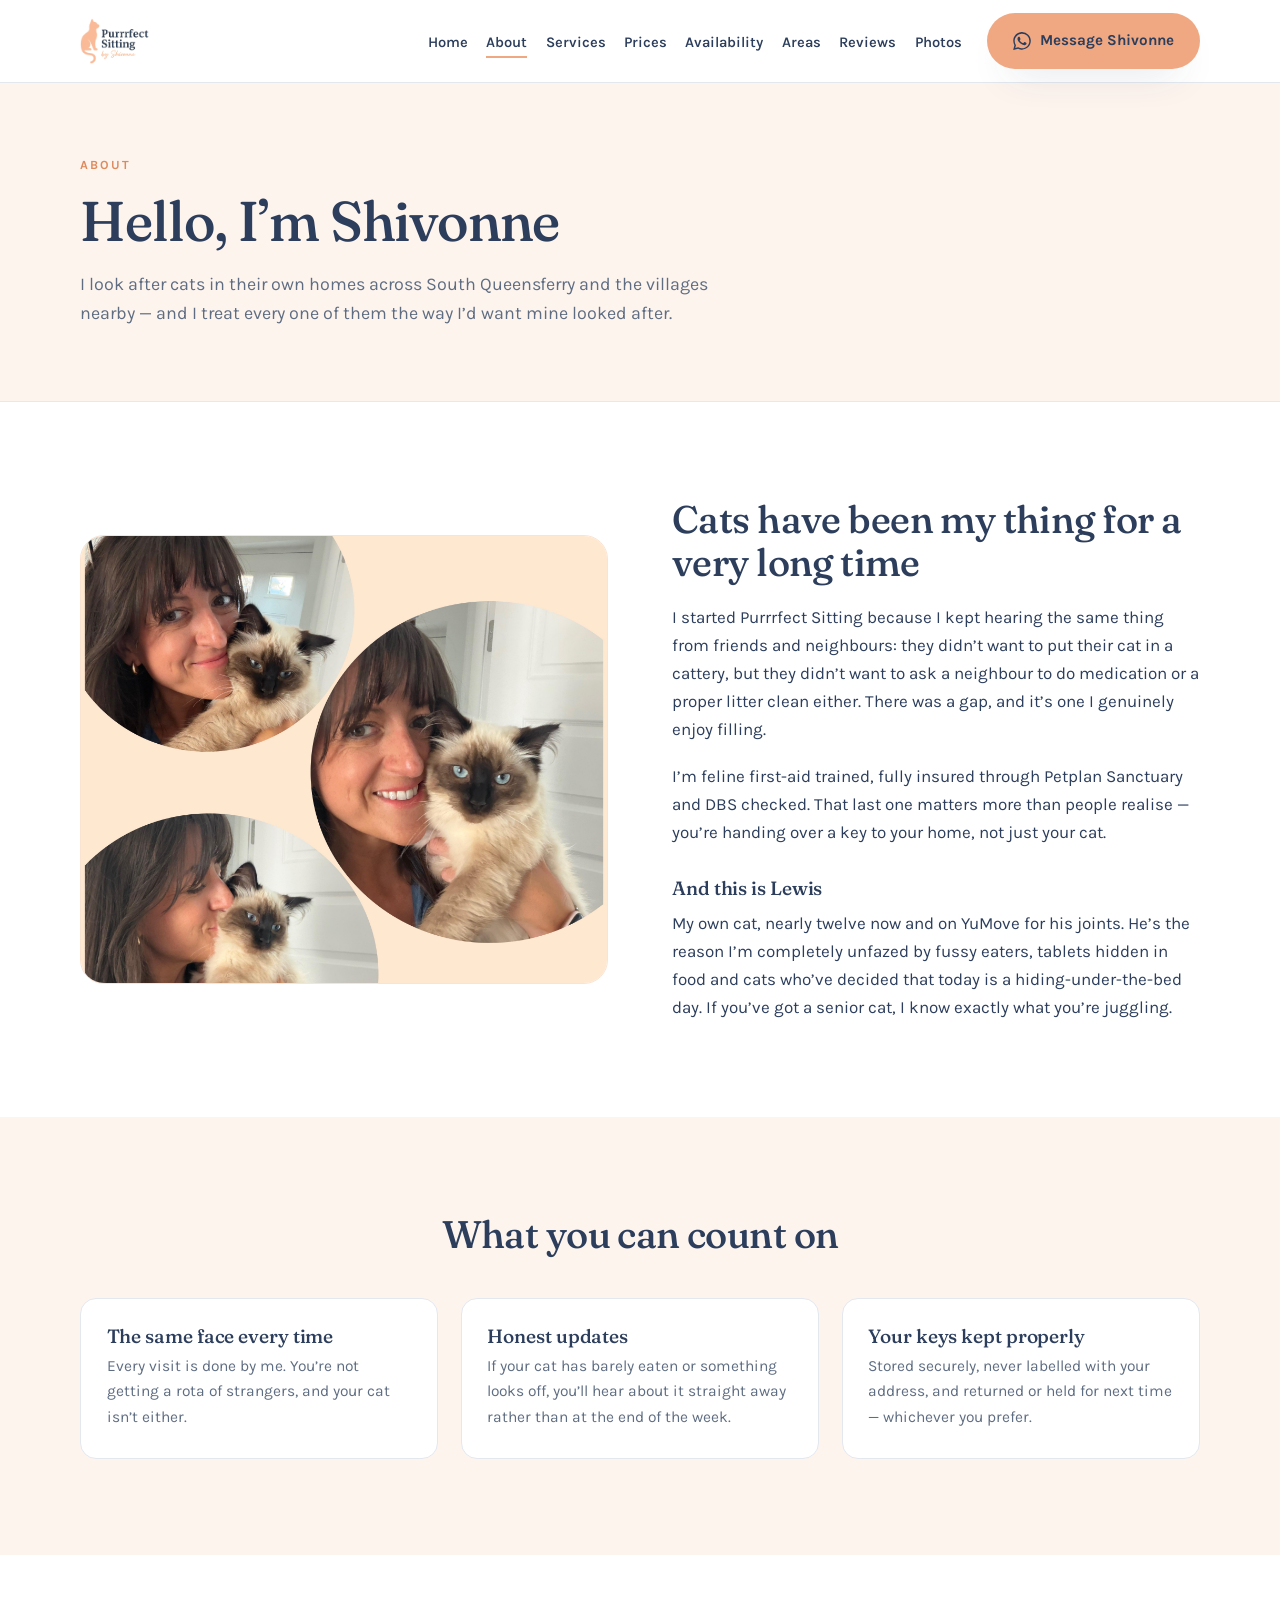
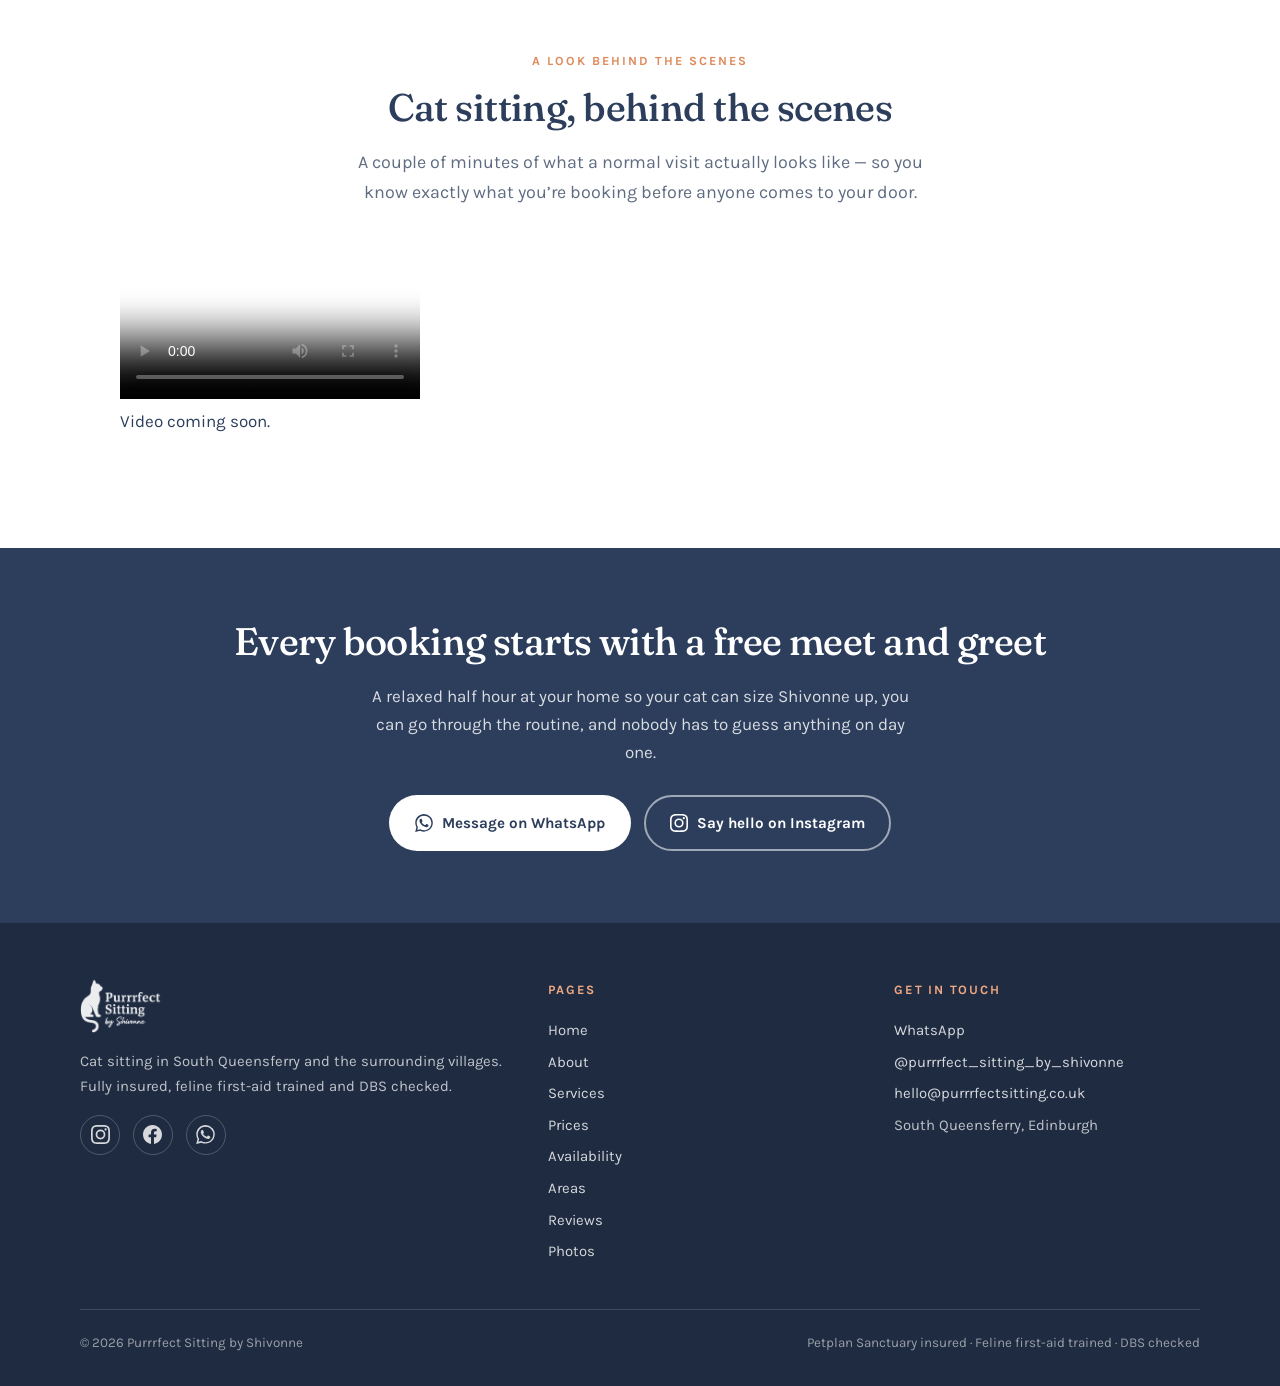
==== commit e660d01f: "Add files via upload" ====
--- a/about.html
+++ b/about.html
@@ -20,7 +20,7 @@
     <a class="brand" href="index.html"><img src="assets/logo.png" alt="Purrrfect Sitting by Shivonne" width="832" height="552"></a>
     <button class="nav-toggle" type="button" aria-expanded="false" aria-controls="site-nav" aria-label="Open menu"><svg viewBox="0 0 24 24" fill="none" stroke="currentColor" stroke-width="2" stroke-linecap="round" aria-hidden="true"><line x1="3" y1="6" x2="21" y2="6"/><line x1="3" y1="12" x2="21" y2="12"/><line x1="3" y1="18" x2="21" y2="18"/></svg></button>
     <nav class="site-nav" id="site-nav" aria-label="Main"><ul><li><a href="index.html">Home</a></li><li><a href="about.html" aria-current="page">About</a></li><li><a href="services.html">Services</a></li><li><a href="prices.html">Prices</a></li><li><a href="availability.html">Availability</a></li><li><a href="areas.html">Areas</a></li><li><a href="testimonials.html">Reviews</a></li><li><a href="gallery.html">Photos</a></li></ul></nav>
-    <a class="btn btn--primary header-cta" href="https://wa.me/447XXXXXXXXX"><svg viewBox="0 0 24 24" fill="currentColor" aria-hidden="true"><path d="M17.47 14.38c-.3-.15-1.76-.87-2.03-.97-.27-.1-.47-.15-.67.15-.2.3-.77.97-.94 1.17-.17.2-.35.22-.65.07-.3-.15-1.26-.46-2.4-1.48-.89-.79-1.49-1.77-1.66-2.07-.17-.3-.02-.46.13-.61.13-.13.3-.35.45-.52.15-.17.2-.3.3-.5.1-.2.05-.37-.02-.52-.08-.15-.67-1.61-.92-2.21-.24-.58-.49-.5-.67-.51h-.57c-.2 0-.52.07-.79.37-.27.3-1.04 1.02-1.04 2.48s1.06 2.88 1.21 3.08c.15.2 2.1 3.2 5.08 4.49.71.31 1.26.49 1.69.62.71.23 1.36.2 1.87.12.57-.09 1.76-.72 2.01-1.41.25-.69.25-1.29.17-1.41-.07-.13-.27-.2-.57-.35M12.05 21.8h-.01a9.8 9.8 0 0 1-4.99-1.37l-.36-.21-3.71.97.99-3.62-.23-.37a9.8 9.8 0 0 1-1.5-5.23c0-5.4 4.4-9.8 9.81-9.8 2.62 0 5.08 1.02 6.93 2.88a9.74 9.74 0 0 1 2.87 6.93c0 5.41-4.4 9.81-9.8 9.81m8.34-18.15A11.7 11.7 0 0 0 12.05 0C5.6 0 .35 5.25.34 11.7c0 2.06.54 4.08 1.56 5.85L.24 24l6.6-1.73a11.7 11.7 0 0 0 5.2 1.24h.01c6.45 0 11.7-5.25 11.7-11.7 0-3.13-1.21-6.07-3.42-8.28"/></svg> Message Shivonne</a>
+    <a class="btn btn--primary header-cta" href="https://wa.me/447809421669"><svg viewBox="0 0 24 24" fill="currentColor" aria-hidden="true"><path d="M17.47 14.38c-.3-.15-1.76-.87-2.03-.97-.27-.1-.47-.15-.67.15-.2.3-.77.97-.94 1.17-.17.2-.35.22-.65.07-.3-.15-1.26-.46-2.4-1.48-.89-.79-1.49-1.77-1.66-2.07-.17-.3-.02-.46.13-.61.13-.13.3-.35.45-.52.15-.17.2-.3.3-.5.1-.2.05-.37-.02-.52-.08-.15-.67-1.61-.92-2.21-.24-.58-.49-.5-.67-.51h-.57c-.2 0-.52.07-.79.37-.27.3-1.04 1.02-1.04 2.48s1.06 2.88 1.21 3.08c.15.2 2.1 3.2 5.08 4.49.71.31 1.26.49 1.69.62.71.23 1.36.2 1.87.12.57-.09 1.76-.72 2.01-1.41.25-.69.25-1.29.17-1.41-.07-.13-.27-.2-.57-.35M12.05 21.8h-.01a9.8 9.8 0 0 1-4.99-1.37l-.36-.21-3.71.97.99-3.62-.23-.37a9.8 9.8 0 0 1-1.5-5.23c0-5.4 4.4-9.8 9.81-9.8 2.62 0 5.08 1.02 6.93 2.88a9.74 9.74 0 0 1 2.87 6.93c0 5.41-4.4 9.81-9.8 9.81m8.34-18.15A11.7 11.7 0 0 0 12.05 0C5.6 0 .35 5.25.34 11.7c0 2.06.54 4.08 1.56 5.85L.24 24l6.6-1.73a11.7 11.7 0 0 0 5.2 1.24h.01c6.45 0 11.7-5.25 11.7-11.7 0-3.13-1.21-6.07-3.42-8.28"/></svg> Message Shivonne</a>
   </div>
 </header>
 <main id="main">
@@ -73,12 +73,31 @@
   </div>
 </section>
 
+<section class="section">
+  <div class="wrap">
+    <div class="section-head is-centred reveal">
+      <p class="eyebrow">A look behind the scenes</p>
+      <h2>Cat sitting, behind the scenes</h2>
+      <p class="lede">A couple of minutes of what a normal visit actually looks like &mdash; so you know exactly what you&rsquo;re booking before anyone comes to your door.</p>
+    </div>
+    <!-- Drop a file named behind-the-scenes.mp4 into assets/video/ and it appears here.
+         Optional: a still named video-poster.jpg in assets/photos/ shows before it plays. -->
+    <figure class="video-frame reveal">
+      <video controls playsinline preload="metadata" poster="assets/photos/video-poster.jpg">
+        <source src="assets/video/behind-the-scenes.mp4" type="video/mp4"
+                onerror="this.closest('.video-frame').classList.add('is-empty')">
+      </video>
+      <figcaption>Video coming soon.</figcaption>
+    </figure>
+  </div>
+</section>
+
 <section class="cta-band">
   <div class="wrap">
     <h2>Every booking starts with a free meet and greet</h2>
     <p>A relaxed half hour at your home so your cat can size Shivonne up, you can go through the routine, and nobody has to guess anything on day one.</p>
     <div class="btn-row">
-      <a class="btn btn--light" href="https://wa.me/447XXXXXXXXX"><svg viewBox="0 0 24 24" fill="currentColor" aria-hidden="true"><path d="M17.47 14.38c-.3-.15-1.76-.87-2.03-.97-.27-.1-.47-.15-.67.15-.2.3-.77.97-.94 1.17-.17.2-.35.22-.65.07-.3-.15-1.26-.46-2.4-1.48-.89-.79-1.49-1.77-1.66-2.07-.17-.3-.02-.46.13-.61.13-.13.3-.35.45-.52.15-.17.2-.3.3-.5.1-.2.05-.37-.02-.52-.08-.15-.67-1.61-.92-2.21-.24-.58-.49-.5-.67-.51h-.57c-.2 0-.52.07-.79.37-.27.3-1.04 1.02-1.04 2.48s1.06 2.88 1.21 3.08c.15.2 2.1 3.2 5.08 4.49.71.31 1.26.49 1.69.62.71.23 1.36.2 1.87.12.57-.09 1.76-.72 2.01-1.41.25-.69.25-1.29.17-1.41-.07-.13-.27-.2-.57-.35M12.05 21.8h-.01a9.8 9.8 0 0 1-4.99-1.37l-.36-.21-3.71.97.99-3.62-.23-.37a9.8 9.8 0 0 1-1.5-5.23c0-5.4 4.4-9.8 9.81-9.8 2.62 0 5.08 1.02 6.93 2.88a9.74 9.74 0 0 1 2.87 6.93c0 5.41-4.4 9.81-9.8 9.81m8.34-18.15A11.7 11.7 0 0 0 12.05 0C5.6 0 .35 5.25.34 11.7c0 2.06.54 4.08 1.56 5.85L.24 24l6.6-1.73a11.7 11.7 0 0 0 5.2 1.24h.01c6.45 0 11.7-5.25 11.7-11.7 0-3.13-1.21-6.07-3.42-8.28"/></svg> Message on WhatsApp</a>
+      <a class="btn btn--light" href="https://wa.me/447809421669"><svg viewBox="0 0 24 24" fill="currentColor" aria-hidden="true"><path d="M17.47 14.38c-.3-.15-1.76-.87-2.03-.97-.27-.1-.47-.15-.67.15-.2.3-.77.97-.94 1.17-.17.2-.35.22-.65.07-.3-.15-1.26-.46-2.4-1.48-.89-.79-1.49-1.77-1.66-2.07-.17-.3-.02-.46.13-.61.13-.13.3-.35.45-.52.15-.17.2-.3.3-.5.1-.2.05-.37-.02-.52-.08-.15-.67-1.61-.92-2.21-.24-.58-.49-.5-.67-.51h-.57c-.2 0-.52.07-.79.37-.27.3-1.04 1.02-1.04 2.48s1.06 2.88 1.21 3.08c.15.2 2.1 3.2 5.08 4.49.71.31 1.26.49 1.69.62.71.23 1.36.2 1.87.12.57-.09 1.76-.72 2.01-1.41.25-.69.25-1.29.17-1.41-.07-.13-.27-.2-.57-.35M12.05 21.8h-.01a9.8 9.8 0 0 1-4.99-1.37l-.36-.21-3.71.97.99-3.62-.23-.37a9.8 9.8 0 0 1-1.5-5.23c0-5.4 4.4-9.8 9.81-9.8 2.62 0 5.08 1.02 6.93 2.88a9.74 9.74 0 0 1 2.87 6.93c0 5.41-4.4 9.81-9.8 9.81m8.34-18.15A11.7 11.7 0 0 0 12.05 0C5.6 0 .35 5.25.34 11.7c0 2.06.54 4.08 1.56 5.85L.24 24l6.6-1.73a11.7 11.7 0 0 0 5.2 1.24h.01c6.45 0 11.7-5.25 11.7-11.7 0-3.13-1.21-6.07-3.42-8.28"/></svg> Message on WhatsApp</a>
       <a class="btn btn--outline-light" href="https://www.instagram.com/purrrfect_sitting_by_shivonne/"><svg viewBox="0 0 24 24" fill="currentColor" aria-hidden="true"><path d="M12 2.16c3.2 0 3.58.01 4.85.07 1.17.05 1.8.25 2.23.41.56.22.96.48 1.38.9.42.42.68.82.9 1.38.16.42.36 1.06.41 2.23.06 1.27.07 1.65.07 4.85s-.01 3.58-.07 4.85c-.05 1.17-.25 1.8-.41 2.23-.22.56-.48.96-.9 1.38-.42.42-.82.68-1.38.9-.42.16-1.06.36-2.23.41-1.27.06-1.65.07-4.85.07s-3.58-.01-4.85-.07c-1.17-.05-1.8-.25-2.23-.41-.56-.22-.96-.48-1.38-.9a3.8 3.8 0 0 1-.9-1.38c-.16-.42-.36-1.06-.41-2.23-.06-1.27-.07-1.65-.07-4.85s.01-3.58.07-4.85c.05-1.17.25-1.8.41-2.23.22-.56.48-.96.9-1.38.42-.42.82-.68 1.38-.9.42-.16 1.06-.36 2.23-.41C8.42 2.17 8.8 2.16 12 2.16M12 0C8.74 0 8.33.01 7.05.07 5.78.13 4.9.33 4.14.63c-.79.3-1.46.71-2.13 1.38A5.9 5.9 0 0 0 .63 4.14c-.3.76-.5 1.64-.56 2.91C.01 8.33 0 8.74 0 12s.01 3.67.07 4.95c.06 1.27.26 2.15.56 2.91.3.79.71 1.46 1.38 2.13.67.67 1.34 1.08 2.13 1.38.76.3 1.64.5 2.91.56C8.33 23.99 8.74 24 12 24s3.67-.01 4.95-.07c1.27-.06 2.15-.26 2.91-.56.79-.3 1.46-.71 2.13-1.38.67-.67 1.08-1.34 1.38-2.13.3-.76.5-1.64.56-2.91.06-1.28.07-1.69.07-4.95s-.01-3.67-.07-4.95c-.06-1.27-.26-2.15-.56-2.91-.3-.79-.71-1.46-1.38-2.13A5.9 5.9 0 0 0 19.86.63c-.76-.3-1.64-.5-2.91-.56C15.67.01 15.26 0 12 0m0 5.84a6.16 6.16 0 1 0 0 12.32 6.16 6.16 0 0 0 0-12.32M12 16a4 4 0 1 1 0-8 4 4 0 0 1 0 8m7.85-10.4a1.44 1.44 0 1 1-2.88 0 1.44 1.44 0 0 1 2.88 0"/></svg> Say hello on Instagram</a>
     </div>
   </div>
@@ -93,7 +112,7 @@
         <div class="footer-social">
           <a href="https://www.instagram.com/purrrfect_sitting_by_shivonne/" aria-label="Instagram"><svg viewBox="0 0 24 24" fill="currentColor" aria-hidden="true"><path d="M12 2.16c3.2 0 3.58.01 4.85.07 1.17.05 1.8.25 2.23.41.56.22.96.48 1.38.9.42.42.68.82.9 1.38.16.42.36 1.06.41 2.23.06 1.27.07 1.65.07 4.85s-.01 3.58-.07 4.85c-.05 1.17-.25 1.8-.41 2.23-.22.56-.48.96-.9 1.38-.42.42-.82.68-1.38.9-.42.16-1.06.36-2.23.41-1.27.06-1.65.07-4.85.07s-3.58-.01-4.85-.07c-1.17-.05-1.8-.25-2.23-.41-.56-.22-.96-.48-1.38-.9a3.8 3.8 0 0 1-.9-1.38c-.16-.42-.36-1.06-.41-2.23-.06-1.27-.07-1.65-.07-4.85s.01-3.58.07-4.85c.05-1.17.25-1.8.41-2.23.22-.56.48-.96.9-1.38.42-.42.82-.68 1.38-.9.42-.16 1.06-.36 2.23-.41C8.42 2.17 8.8 2.16 12 2.16M12 0C8.74 0 8.33.01 7.05.07 5.78.13 4.9.33 4.14.63c-.79.3-1.46.71-2.13 1.38A5.9 5.9 0 0 0 .63 4.14c-.3.76-.5 1.64-.56 2.91C.01 8.33 0 8.74 0 12s.01 3.67.07 4.95c.06 1.27.26 2.15.56 2.91.3.79.71 1.46 1.38 2.13.67.67 1.34 1.08 2.13 1.38.76.3 1.64.5 2.91.56C8.33 23.99 8.74 24 12 24s3.67-.01 4.95-.07c1.27-.06 2.15-.26 2.91-.56.79-.3 1.46-.71 2.13-1.38.67-.67 1.08-1.34 1.38-2.13.3-.76.5-1.64.56-2.91.06-1.28.07-1.69.07-4.95s-.01-3.67-.07-4.95c-.06-1.27-.26-2.15-.56-2.91-.3-.79-.71-1.46-1.38-2.13A5.9 5.9 0 0 0 19.86.63c-.76-.3-1.64-.5-2.91-.56C15.67.01 15.26 0 12 0m0 5.84a6.16 6.16 0 1 0 0 12.32 6.16 6.16 0 0 0 0-12.32M12 16a4 4 0 1 1 0-8 4 4 0 0 1 0 8m7.85-10.4a1.44 1.44 0 1 1-2.88 0 1.44 1.44 0 0 1 2.88 0"/></svg></a>
           <a href="https://www.facebook.com/profile.php?id=EDIT" aria-label="Facebook"><svg viewBox="0 0 24 24" fill="currentColor" aria-hidden="true"><path d="M24 12.07C24 5.4 18.63 0 12 0S0 5.4 0 12.07C0 18.1 4.39 23.1 10.13 24v-8.44H7.08v-3.49h3.05V9.41c0-3.02 1.79-4.69 4.53-4.69 1.31 0 2.68.24 2.68.24v2.97h-1.51c-1.49 0-1.96.93-1.96 1.89v2.25h3.33l-.53 3.49h-2.8V24C19.61 23.1 24 18.1 24 12.07"/></svg></a>
-          <a href="https://wa.me/447XXXXXXXXX" aria-label="WhatsApp"><svg viewBox="0 0 24 24" fill="currentColor" aria-hidden="true"><path d="M17.47 14.38c-.3-.15-1.76-.87-2.03-.97-.27-.1-.47-.15-.67.15-.2.3-.77.97-.94 1.17-.17.2-.35.22-.65.07-.3-.15-1.26-.46-2.4-1.48-.89-.79-1.49-1.77-1.66-2.07-.17-.3-.02-.46.13-.61.13-.13.3-.35.45-.52.15-.17.2-.3.3-.5.1-.2.05-.37-.02-.52-.08-.15-.67-1.61-.92-2.21-.24-.58-.49-.5-.67-.51h-.57c-.2 0-.52.07-.79.37-.27.3-1.04 1.02-1.04 2.48s1.06 2.88 1.21 3.08c.15.2 2.1 3.2 5.08 4.49.71.31 1.26.49 1.69.62.71.23 1.36.2 1.87.12.57-.09 1.76-.72 2.01-1.41.25-.69.25-1.29.17-1.41-.07-.13-.27-.2-.57-.35M12.05 21.8h-.01a9.8 9.8 0 0 1-4.99-1.37l-.36-.21-3.71.97.99-3.62-.23-.37a9.8 9.8 0 0 1-1.5-5.23c0-5.4 4.4-9.8 9.81-9.8 2.62 0 5.08 1.02 6.93 2.88a9.74 9.74 0 0 1 2.87 6.93c0 5.41-4.4 9.81-9.8 9.81m8.34-18.15A11.7 11.7 0 0 0 12.05 0C5.6 0 .35 5.25.34 11.7c0 2.06.54 4.08 1.56 5.85L.24 24l6.6-1.73a11.7 11.7 0 0 0 5.2 1.24h.01c6.45 0 11.7-5.25 11.7-11.7 0-3.13-1.21-6.07-3.42-8.28"/></svg></a>
+          <a href="https://wa.me/447809421669" aria-label="WhatsApp"><svg viewBox="0 0 24 24" fill="currentColor" aria-hidden="true"><path d="M17.47 14.38c-.3-.15-1.76-.87-2.03-.97-.27-.1-.47-.15-.67.15-.2.3-.77.97-.94 1.17-.17.2-.35.22-.65.07-.3-.15-1.26-.46-2.4-1.48-.89-.79-1.49-1.77-1.66-2.07-.17-.3-.02-.46.13-.61.13-.13.3-.35.45-.52.15-.17.2-.3.3-.5.1-.2.05-.37-.02-.52-.08-.15-.67-1.61-.92-2.21-.24-.58-.49-.5-.67-.51h-.57c-.2 0-.52.07-.79.37-.27.3-1.04 1.02-1.04 2.48s1.06 2.88 1.21 3.08c.15.2 2.1 3.2 5.08 4.49.71.31 1.26.49 1.69.62.71.23 1.36.2 1.87.12.57-.09 1.76-.72 2.01-1.41.25-.69.25-1.29.17-1.41-.07-.13-.27-.2-.57-.35M12.05 21.8h-.01a9.8 9.8 0 0 1-4.99-1.37l-.36-.21-3.71.97.99-3.62-.23-.37a9.8 9.8 0 0 1-1.5-5.23c0-5.4 4.4-9.8 9.81-9.8 2.62 0 5.08 1.02 6.93 2.88a9.74 9.74 0 0 1 2.87 6.93c0 5.41-4.4 9.81-9.8 9.81m8.34-18.15A11.7 11.7 0 0 0 12.05 0C5.6 0 .35 5.25.34 11.7c0 2.06.54 4.08 1.56 5.85L.24 24l6.6-1.73a11.7 11.7 0 0 0 5.2 1.24h.01c6.45 0 11.7-5.25 11.7-11.7 0-3.13-1.21-6.07-3.42-8.28"/></svg></a>
         </div>
       </div>
       <div>
@@ -103,7 +122,7 @@
       <div>
         <h4>Get in touch</h4>
         <ul>
-          <li><a href="https://wa.me/447XXXXXXXXX">WhatsApp</a></li>
+          <li><a href="https://wa.me/447809421669">WhatsApp</a></li>
           <li><a href="https://www.instagram.com/purrrfect_sitting_by_shivonne/">@purrrfect_sitting_by_shivonne</a></li>
           <li><a href="mailto:hello@purrrfectsitting.co.uk">hello@purrrfectsitting.co.uk</a></li>
           <li>South Queensferry, Edinburgh</li>
@@ -116,7 +135,7 @@
     </div>
   </div>
 </footer>
-<a class="float-wa" href="https://wa.me/447XXXXXXXXX" aria-label="Message on WhatsApp"><svg viewBox="0 0 24 24" fill="currentColor" aria-hidden="true"><path d="M17.47 14.38c-.3-.15-1.76-.87-2.03-.97-.27-.1-.47-.15-.67.15-.2.3-.77.97-.94 1.17-.17.2-.35.22-.65.07-.3-.15-1.26-.46-2.4-1.48-.89-.79-1.49-1.77-1.66-2.07-.17-.3-.02-.46.13-.61.13-.13.3-.35.45-.52.15-.17.2-.3.3-.5.1-.2.05-.37-.02-.52-.08-.15-.67-1.61-.92-2.21-.24-.58-.49-.5-.67-.51h-.57c-.2 0-.52.07-.79.37-.27.3-1.04 1.02-1.04 2.48s1.06 2.88 1.21 3.08c.15.2 2.1 3.2 5.08 4.49.71.31 1.26.49 1.69.62.71.23 1.36.2 1.87.12.57-.09 1.76-.72 2.01-1.41.25-.69.25-1.29.17-1.41-.07-.13-.27-.2-.57-.35M12.05 21.8h-.01a9.8 9.8 0 0 1-4.99-1.37l-.36-.21-3.71.97.99-3.62-.23-.37a9.8 9.8 0 0 1-1.5-5.23c0-5.4 4.4-9.8 9.81-9.8 2.62 0 5.08 1.02 6.93 2.88a9.74 9.74 0 0 1 2.87 6.93c0 5.41-4.4 9.81-9.8 9.81m8.34-18.15A11.7 11.7 0 0 0 12.05 0C5.6 0 .35 5.25.34 11.7c0 2.06.54 4.08 1.56 5.85L.24 24l6.6-1.73a11.7 11.7 0 0 0 5.2 1.24h.01c6.45 0 11.7-5.25 11.7-11.7 0-3.13-1.21-6.07-3.42-8.28"/></svg></a>
+<a class="float-wa" href="https://wa.me/447809421669" aria-label="Message on WhatsApp"><svg viewBox="0 0 24 24" fill="currentColor" aria-hidden="true"><path d="M17.47 14.38c-.3-.15-1.76-.87-2.03-.97-.27-.1-.47-.15-.67.15-.2.3-.77.97-.94 1.17-.17.2-.35.22-.65.07-.3-.15-1.26-.46-2.4-1.48-.89-.79-1.49-1.77-1.66-2.07-.17-.3-.02-.46.13-.61.13-.13.3-.35.45-.52.15-.17.2-.3.3-.5.1-.2.05-.37-.02-.52-.08-.15-.67-1.61-.92-2.21-.24-.58-.49-.5-.67-.51h-.57c-.2 0-.52.07-.79.37-.27.3-1.04 1.02-1.04 2.48s1.06 2.88 1.21 3.08c.15.2 2.1 3.2 5.08 4.49.71.31 1.26.49 1.69.62.71.23 1.36.2 1.87.12.57-.09 1.76-.72 2.01-1.41.25-.69.25-1.29.17-1.41-.07-.13-.27-.2-.57-.35M12.05 21.8h-.01a9.8 9.8 0 0 1-4.99-1.37l-.36-.21-3.71.97.99-3.62-.23-.37a9.8 9.8 0 0 1-1.5-5.23c0-5.4 4.4-9.8 9.81-9.8 2.62 0 5.08 1.02 6.93 2.88a9.74 9.74 0 0 1 2.87 6.93c0 5.41-4.4 9.81-9.8 9.81m8.34-18.15A11.7 11.7 0 0 0 12.05 0C5.6 0 .35 5.25.34 11.7c0 2.06.54 4.08 1.56 5.85L.24 24l6.6-1.73a11.7 11.7 0 0 0 5.2 1.24h.01c6.45 0 11.7-5.25 11.7-11.7 0-3.13-1.21-6.07-3.42-8.28"/></svg></a>
 <script src="js/site.js"></script>
 
 </body>
--- a/css/style.css
+++ b/css/style.css
@@ -176,13 +176,13 @@
 
 /* ---------- Hero ---------- */
 .hero { padding: clamp(3rem, 7vw, 5.5rem) 0 clamp(3rem, 7vw, 5rem); background: linear-gradient(170deg, var(--peach-tint) 0%, #fff 70%); }
-.hero .wrap { display: grid; grid-template-columns: 1.05fr .95fr; gap: clamp(2rem, 5vw, 4rem); align-items: center; }
+.hero .wrap { display: grid; grid-template-columns: 1fr; gap: clamp(2rem, 5vw, 4rem); align-items: center; }
 .hero h1 { margin-bottom: .35em; }
 .hero .lede { max-width: 44ch; margin-bottom: 1.8rem; }
 
-.hero-visual { position: relative; }
+.hero-visual { position: relative; max-width: 460px; margin: 1rem auto 0; }
 .hero-photo {
-  aspect-ratio: 4 / 5;
+  aspect-ratio: 4 / 3.4;
   border-radius: 24px;
   background: var(--peach-soft) url('../assets/mark.png') center 42% / 42% no-repeat;
   border: 1px solid var(--peach);
@@ -191,12 +191,12 @@
 }
 .hero-photo img { width: 100%; height: 100%; object-fit: cover; }
 
-/* Signature element: the visit update card */
+/* Signature element: the visit update card.
+   Static by default; only floated over the photo on wide screens. */
 .update-card {
-  position: absolute;
-  left: -18px;
-  bottom: -26px;
-  width: min(310px, 82%);
+  position: static;
+  width: min(320px, 92%);
+  margin: -2.2rem auto 0;
   background: #fff;
   border: 1px solid var(--line);
   border-radius: 18px;
@@ -218,11 +218,18 @@
 .update-card__time { font-size: .74rem; color: var(--ink-soft); font-weight: 500; letter-spacing: .04em; }
 .update-card p { font-size: .92rem; line-height: 1.55; color: var(--ink-soft); margin: 0; }
 
-@media (max-width: 860px) {
-  .hero .wrap { grid-template-columns: 1fr; }
-  .hero-visual { max-width: 460px; margin: 1rem auto 2.5rem; }
-  .hero-photo { aspect-ratio: 4 / 3.4; }
-  .update-card { left: 0; right: 0; margin-inline: auto; }
+/* Wide screens only: two columns, card floated over the photo */
+@media (min-width: 861px) {
+  .hero .wrap { grid-template-columns: 1.05fr .95fr; }
+  .hero-visual { max-width: none; margin: 0; }
+  .hero-photo { aspect-ratio: 4 / 5; }
+  .update-card {
+    position: absolute;
+    left: -18px;
+    bottom: -26px;
+    width: min(310px, 82%);
+    margin: 0;
+  }
 }
 
 /* ---------- Page banner (inner pages) ---------- */
@@ -423,10 +430,14 @@
 .gallery .shot--wide { aspect-ratio: 1 / 1; }
 
 /* ---------- Split content ---------- */
-.split { display: grid; grid-template-columns: 1fr 1fr; gap: clamp(2rem, 5vw, 4rem); align-items: center; }
-@media (max-width: 860px) { .split { grid-template-columns: 1fr; } }
+.split { display: grid; gap: clamp(2rem, 5vw, 4rem); align-items: center; }
+.split { grid-template-columns: 1fr; }
+@media (min-width: 861px) {
+  .split { grid-template-columns: 1fr 1fr; }
+  .split__photo { aspect-ratio: 4 / 5; }
+}
 .split__photo {
-  aspect-ratio: 4 / 5;
+  aspect-ratio: 4 / 3.4;
   border-radius: 24px;
   background: var(--peach-soft) url('../assets/mark.png') center 45% / 45% no-repeat;
   border: 1px solid var(--peach-soft);
@@ -567,3 +578,59 @@
   padding: 0; margin: -1px; overflow: hidden;
   clip: rect(0,0,0,0); white-space: nowrap; border: 0;
 }
+
+/* ==========================================================================
+   Mobile hardening
+   ========================================================================== */
+
+/* Stop any single wide element from making the whole page scroll sideways.
+   'clip' rather than 'hidden' so the sticky header keeps working. */
+body { overflow-x: clip; }
+
+/* Grid and flex children default to min-width:auto, which stops them shrinking
+   below their content and forces overflow. This is the usual cause. */
+.grid > *, .split > *, .footer-grid > *, .hero .wrap > *,
+.cal-grid > *, .gallery > *, .price-card, .card, .quote-card { min-width: 0; }
+
+/* Long unbroken strings — the Instagram handle and email address in the footer
+   are wide enough to push the layout out on a narrow phone. */
+p, li, a, h1, h2, h3, blockquote, cite, figcaption { overflow-wrap: break-word; }
+.site-footer a, .cal-fallback { overflow-wrap: anywhere; }
+
+/* auto-fill minmax with a fixed minimum overflows when the viewport is
+   narrower than that minimum. min() caps it at the available width. */
+.cal-grid  { grid-template-columns: repeat(auto-fill, minmax(min(100%, 290px), 1fr)); }
+.gallery   { grid-template-columns: repeat(auto-fill, minmax(min(100%, 240px), 1fr)); }
+.area-list { grid-template-columns: repeat(auto-fill, minmax(min(100%, 170px), 1fr)); }
+
+/* The hero update card was absolutely positioned and hanging off the edge.
+   Below 860px it now sits in the flow, tucked under the photo. */
+.hero-visual { margin-bottom: 2.5rem; }
+
+/* Small phones — tighten gutters and padding so content isn't squeezed. */
+@media (max-width: 430px) {
+  body { font-size: 16px; }
+  .wrap { width: min(100% - 1.75rem, var(--wrap)); }
+  .brand img { height: 38px; }
+  .site-header .wrap { min-height: 68px; }
+  .card, .price-card, .quote-card { padding: 1.4rem 1.2rem; }
+  .quote-card { padding-top: 1.8rem; }
+  .note-box { padding: 1.2rem 1.1rem; }
+  .cal-month { padding: 1rem .85rem 1.1rem; }
+  .timeline li { padding-left: 2.9rem; margin-left: .9rem; }
+  .timeline li::before { width: 2rem; height: 2rem; left: -1rem; }
+  .trust ul { gap: .55rem 1.3rem; }
+  .trust li { font-size: .82rem; }
+  .btn { padding: .8rem 1.25rem; font-size: .9rem; }
+  .btn-row { gap: .6rem; }
+  .price-card__amount { font-size: 2.6rem; }
+  .float-wa { right: 14px; bottom: 14px; }
+}
+
+/* Landscape phones and small tablets — the gallery was dropping to one
+   very tall column earlier than it needed to. */
+@media (min-width: 431px) and (max-width: 700px) {
+  .gallery { grid-template-columns: 1fr 1fr; }
+}
+
+/* ---- build 3 ---- */
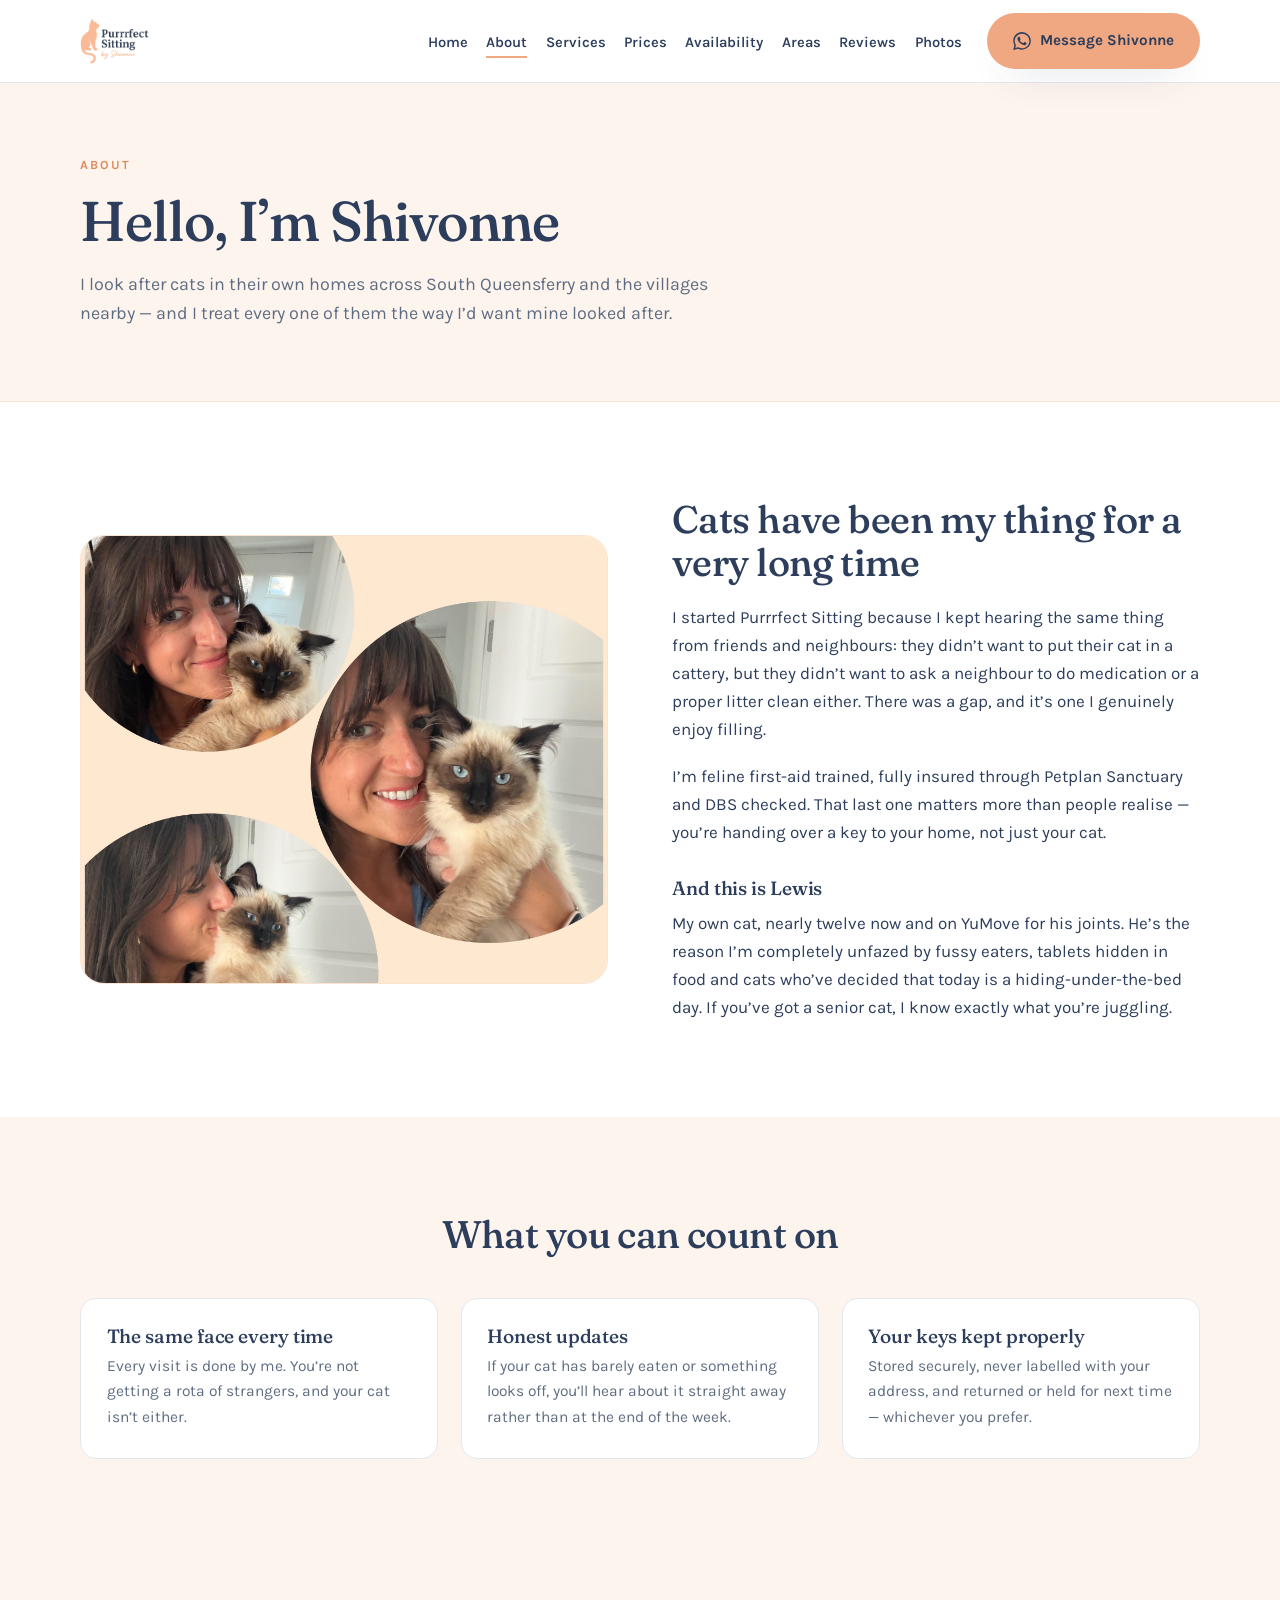
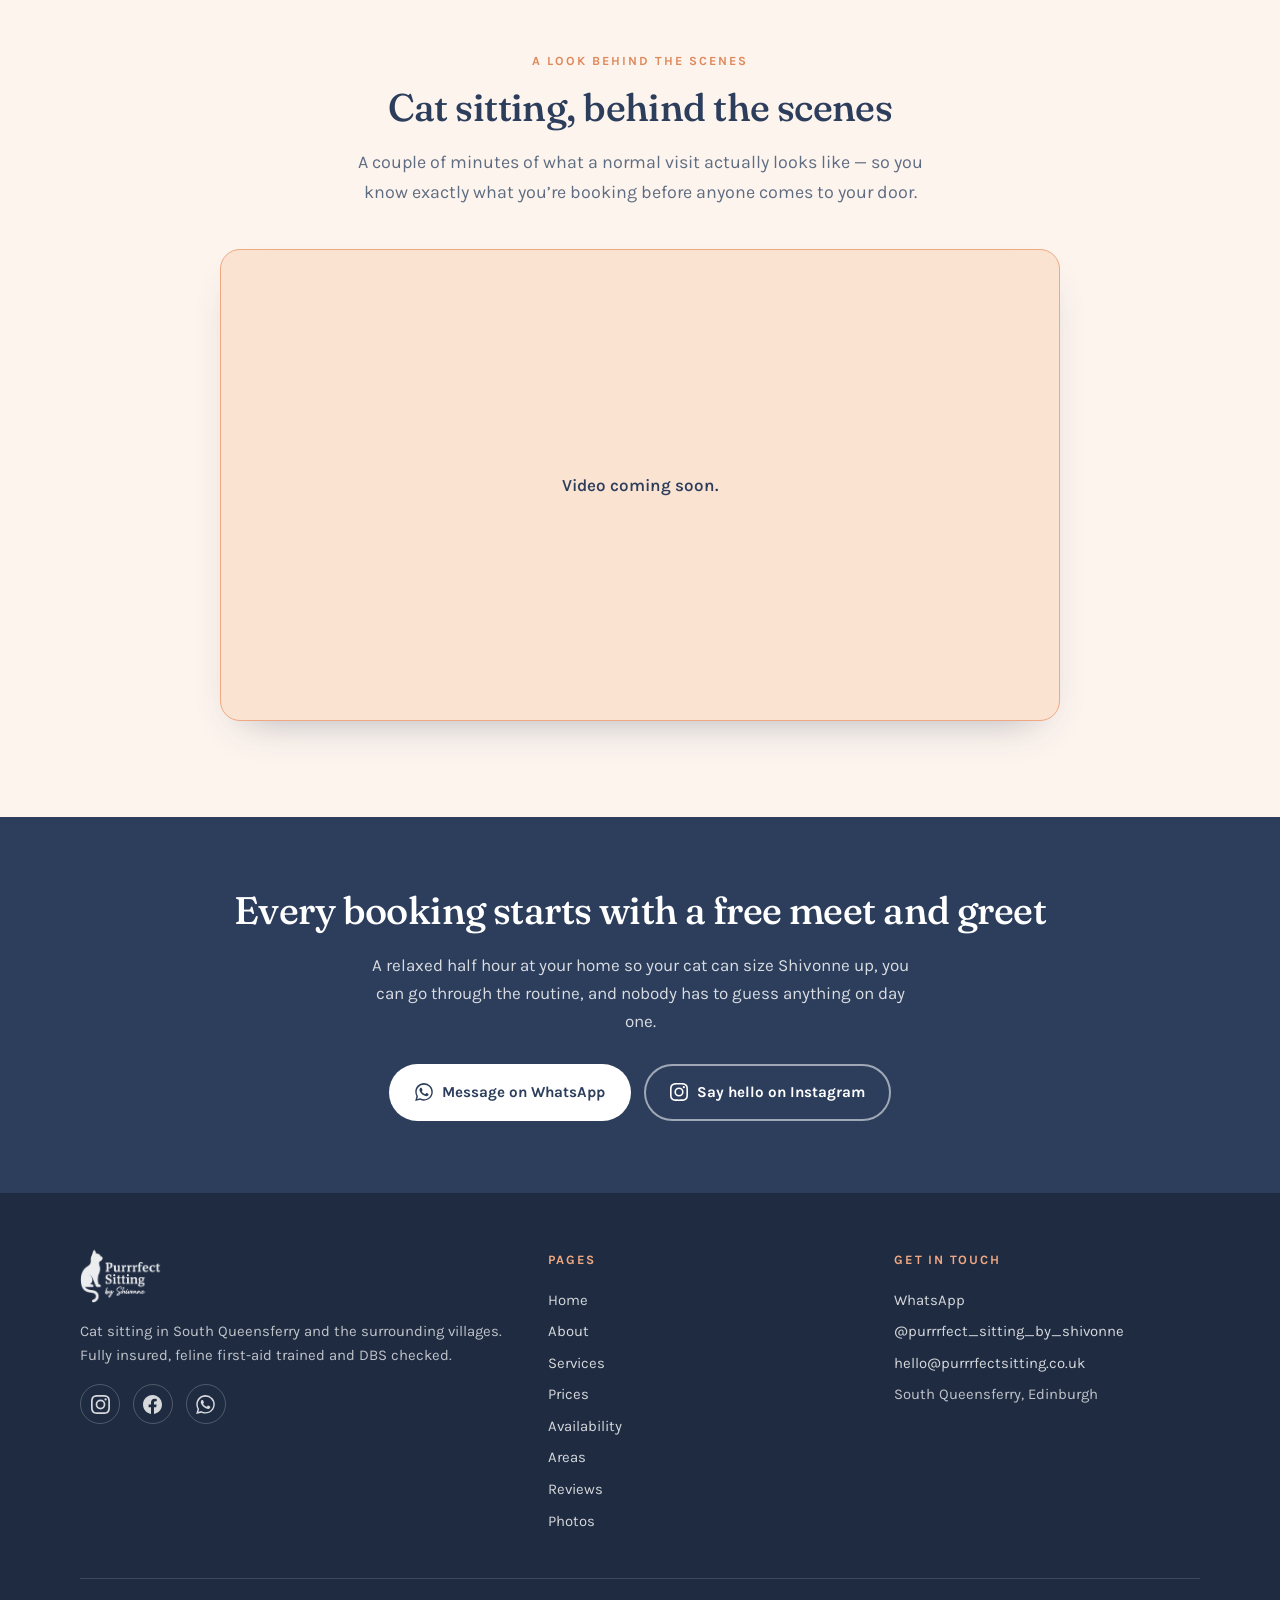
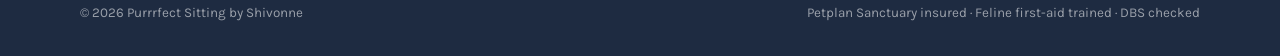
==== commit e838a897: "Add files via upload" ====
--- a/about.html
+++ b/about.html
@@ -73,7 +73,7 @@
   </div>
 </section>
 
-<section class="section">
+<section class="section section--tint section--flush">
   <div class="wrap">
     <div class="section-head is-centred reveal">
       <p class="eyebrow">A look behind the scenes</p>
--- a/css/style.css
+++ b/css/style.css
@@ -634,3 +634,46 @@
 }
 
 /* ---- build 3 ---- */
+
+/* ==========================================================================
+   Video (About page)
+   ========================================================================== */
+.video-frame {
+  margin: 0 auto;
+  max-width: 840px;
+  background: var(--navy);
+  border-radius: 20px;
+  overflow: hidden;
+  box-shadow: var(--shadow);
+}
+.video-frame video {
+  display: block;
+  width: auto;
+  max-width: 100%;
+  max-height: 76vh;
+  margin-inline: auto;
+  background: var(--navy);
+}
+.video-frame figcaption { display: none; }
+
+/* Shown only when the video file is missing, so the page never looks broken */
+.video-frame.is-empty {
+  background: var(--peach-soft);
+  border: 1px solid var(--peach);
+  aspect-ratio: 16 / 9;
+  display: grid;
+  place-items: center;
+  text-align: center;
+}
+.video-frame.is-empty video { display: none; }
+.video-frame.is-empty figcaption {
+  display: block;
+  font-weight: 600;
+  color: var(--navy);
+  padding: 1.5rem;
+}
+
+@media (max-width: 640px) {
+  .video-frame { border-radius: 14px; }
+  .video-frame video { max-height: 68vh; }
+}
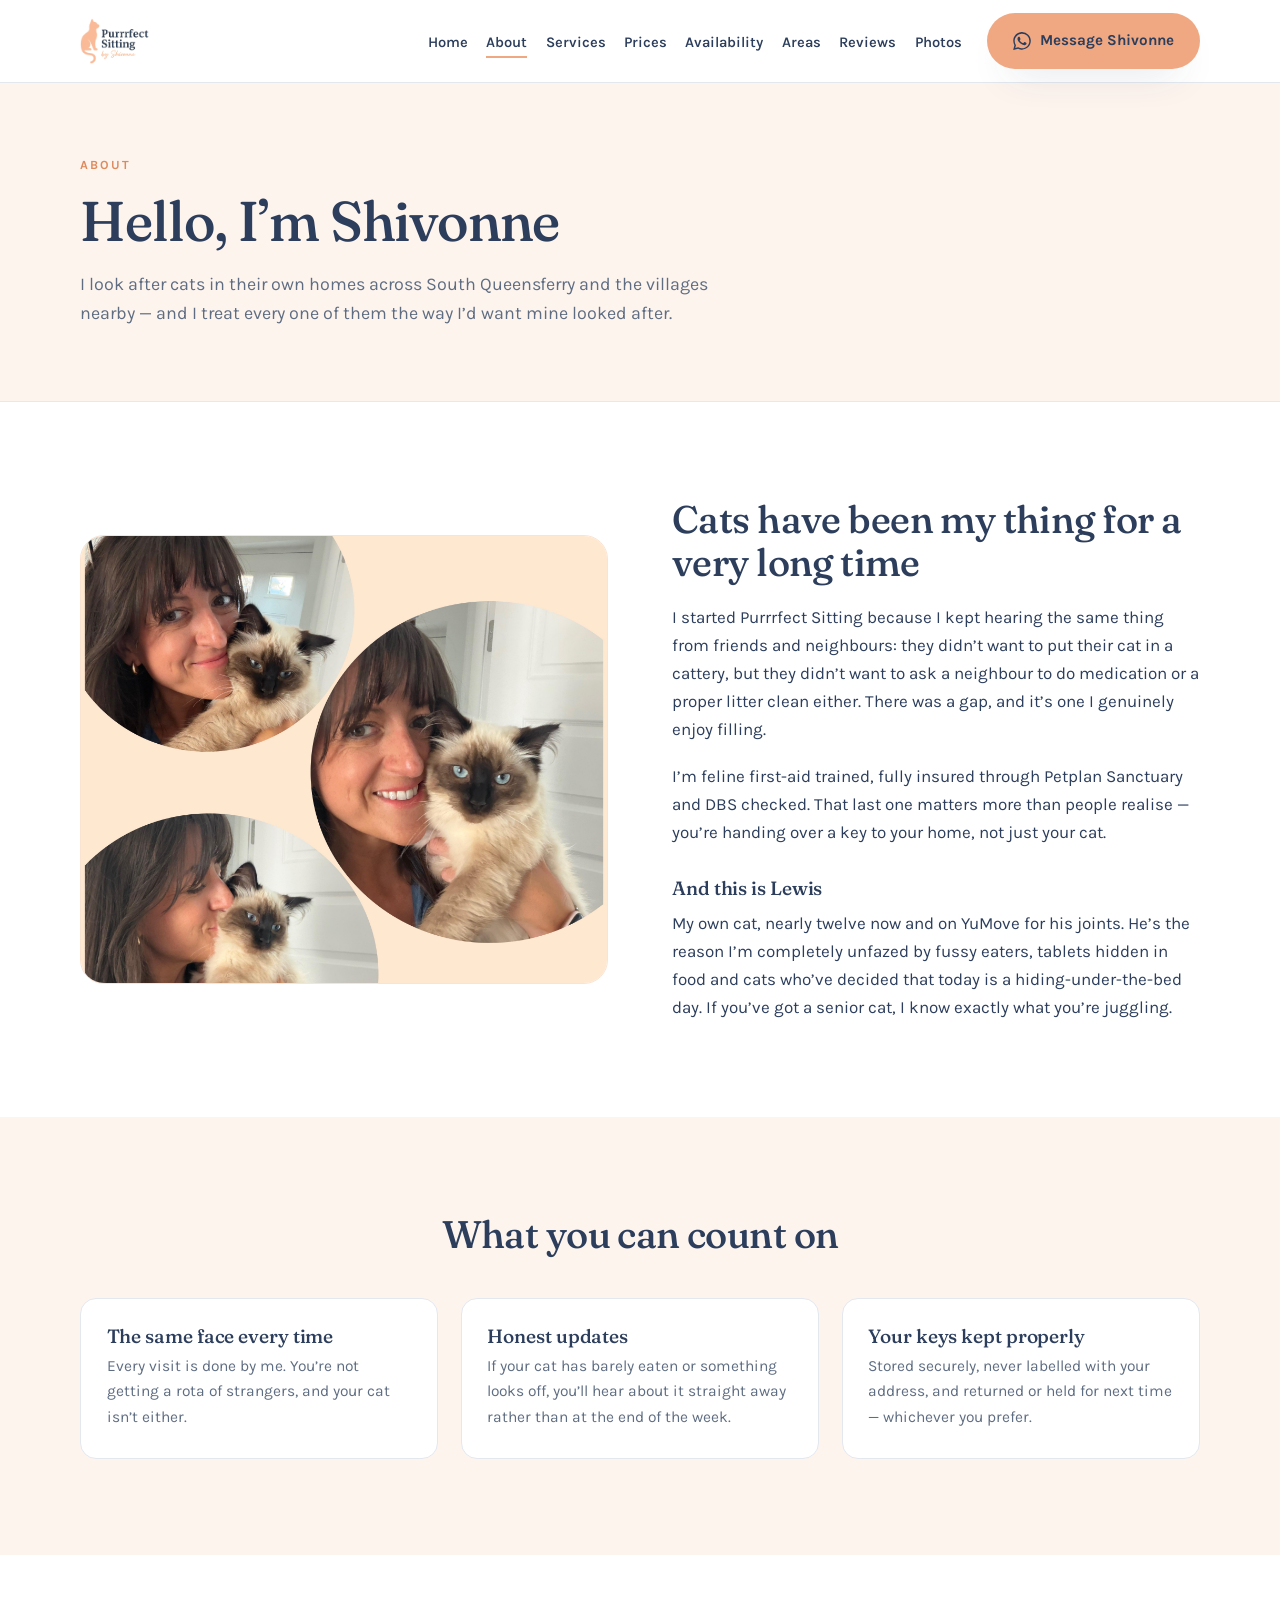
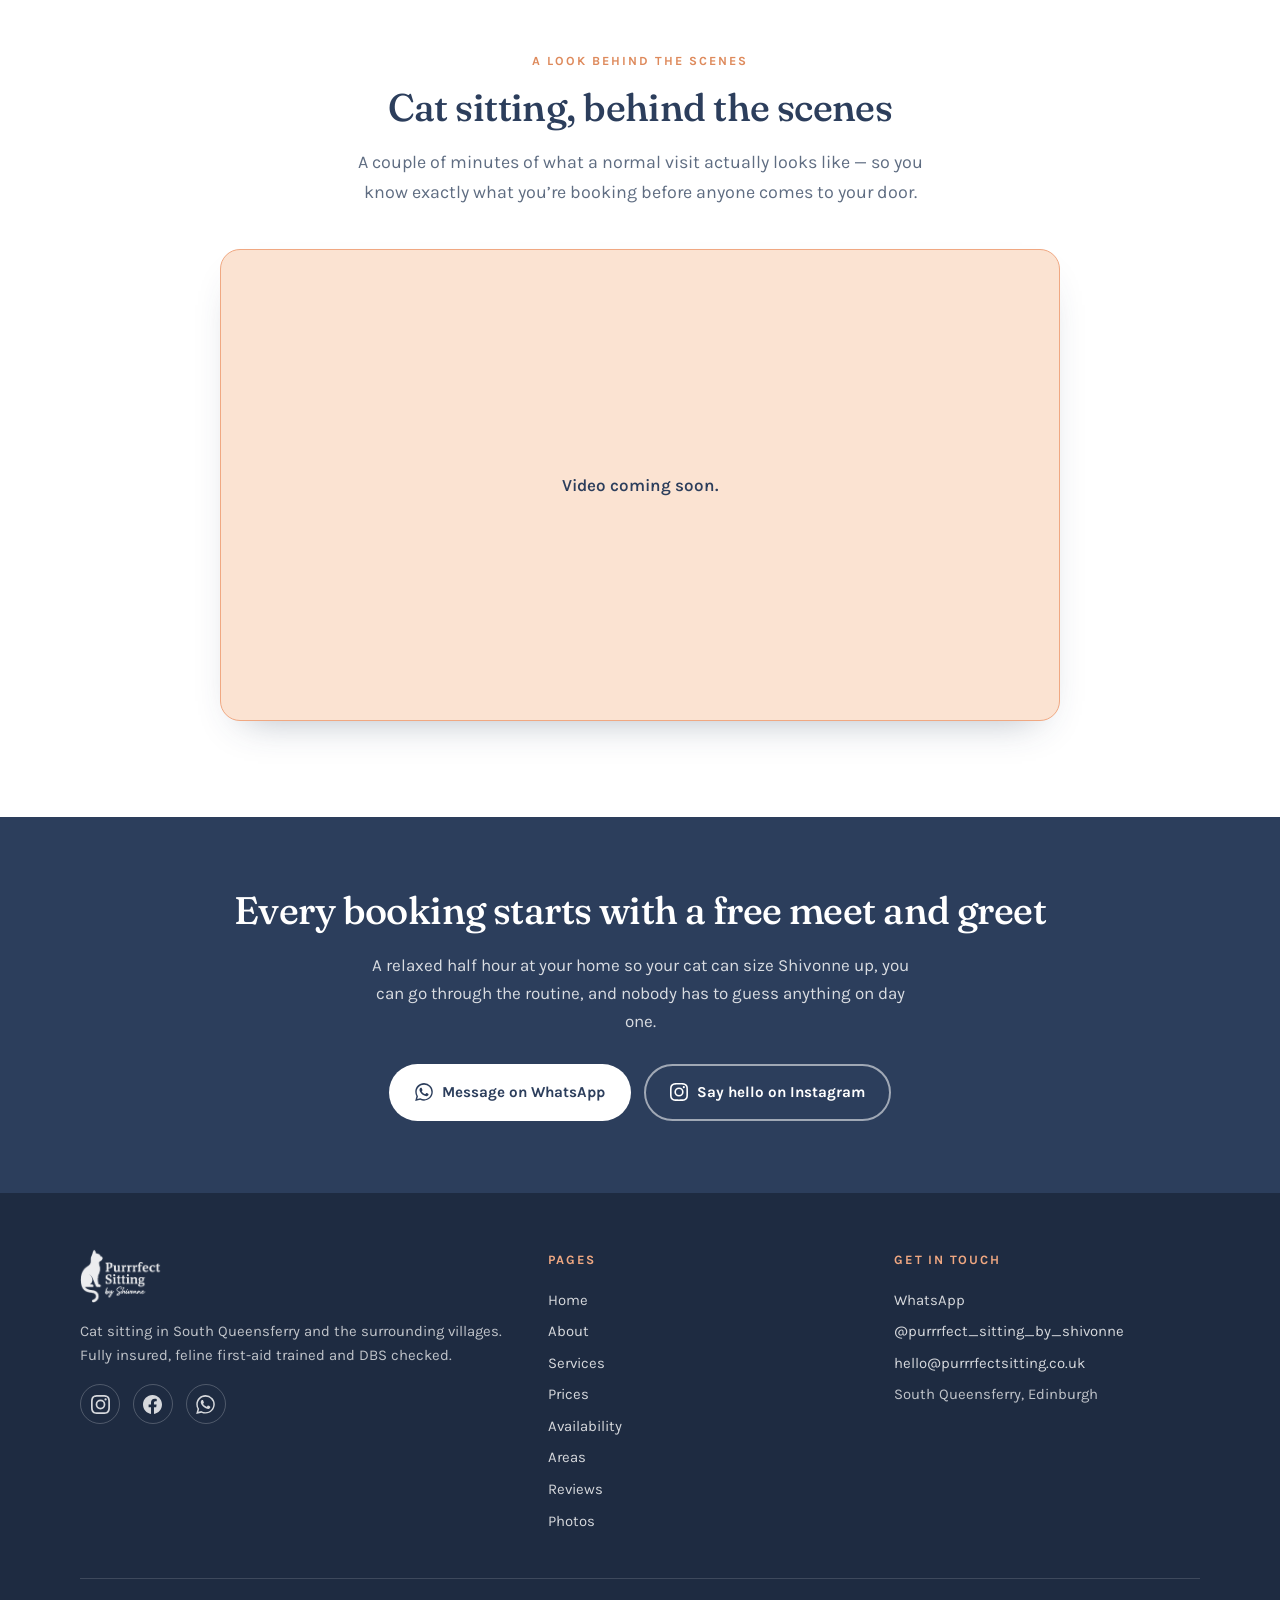
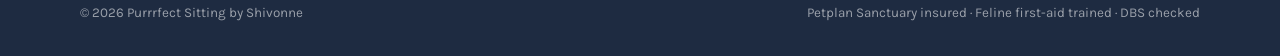
==== commit 9887962e: "Add files via upload" ====
--- a/about.html
+++ b/about.html
@@ -73,7 +73,7 @@
   </div>
 </section>
 
-<section class="section section--tint section--flush">
+<section class="section">
   <div class="wrap">
     <div class="section-head is-centred reveal">
       <p class="eyebrow">A look behind the scenes</p>
--- a/css/style.css
+++ b/css/style.css
@@ -656,7 +656,6 @@
 }
 .video-frame figcaption { display: none; }
 
-/* Shown only when the video file is missing, so the page never looks broken */
 .video-frame.is-empty {
   background: var(--peach-soft);
   border: 1px solid var(--peach);
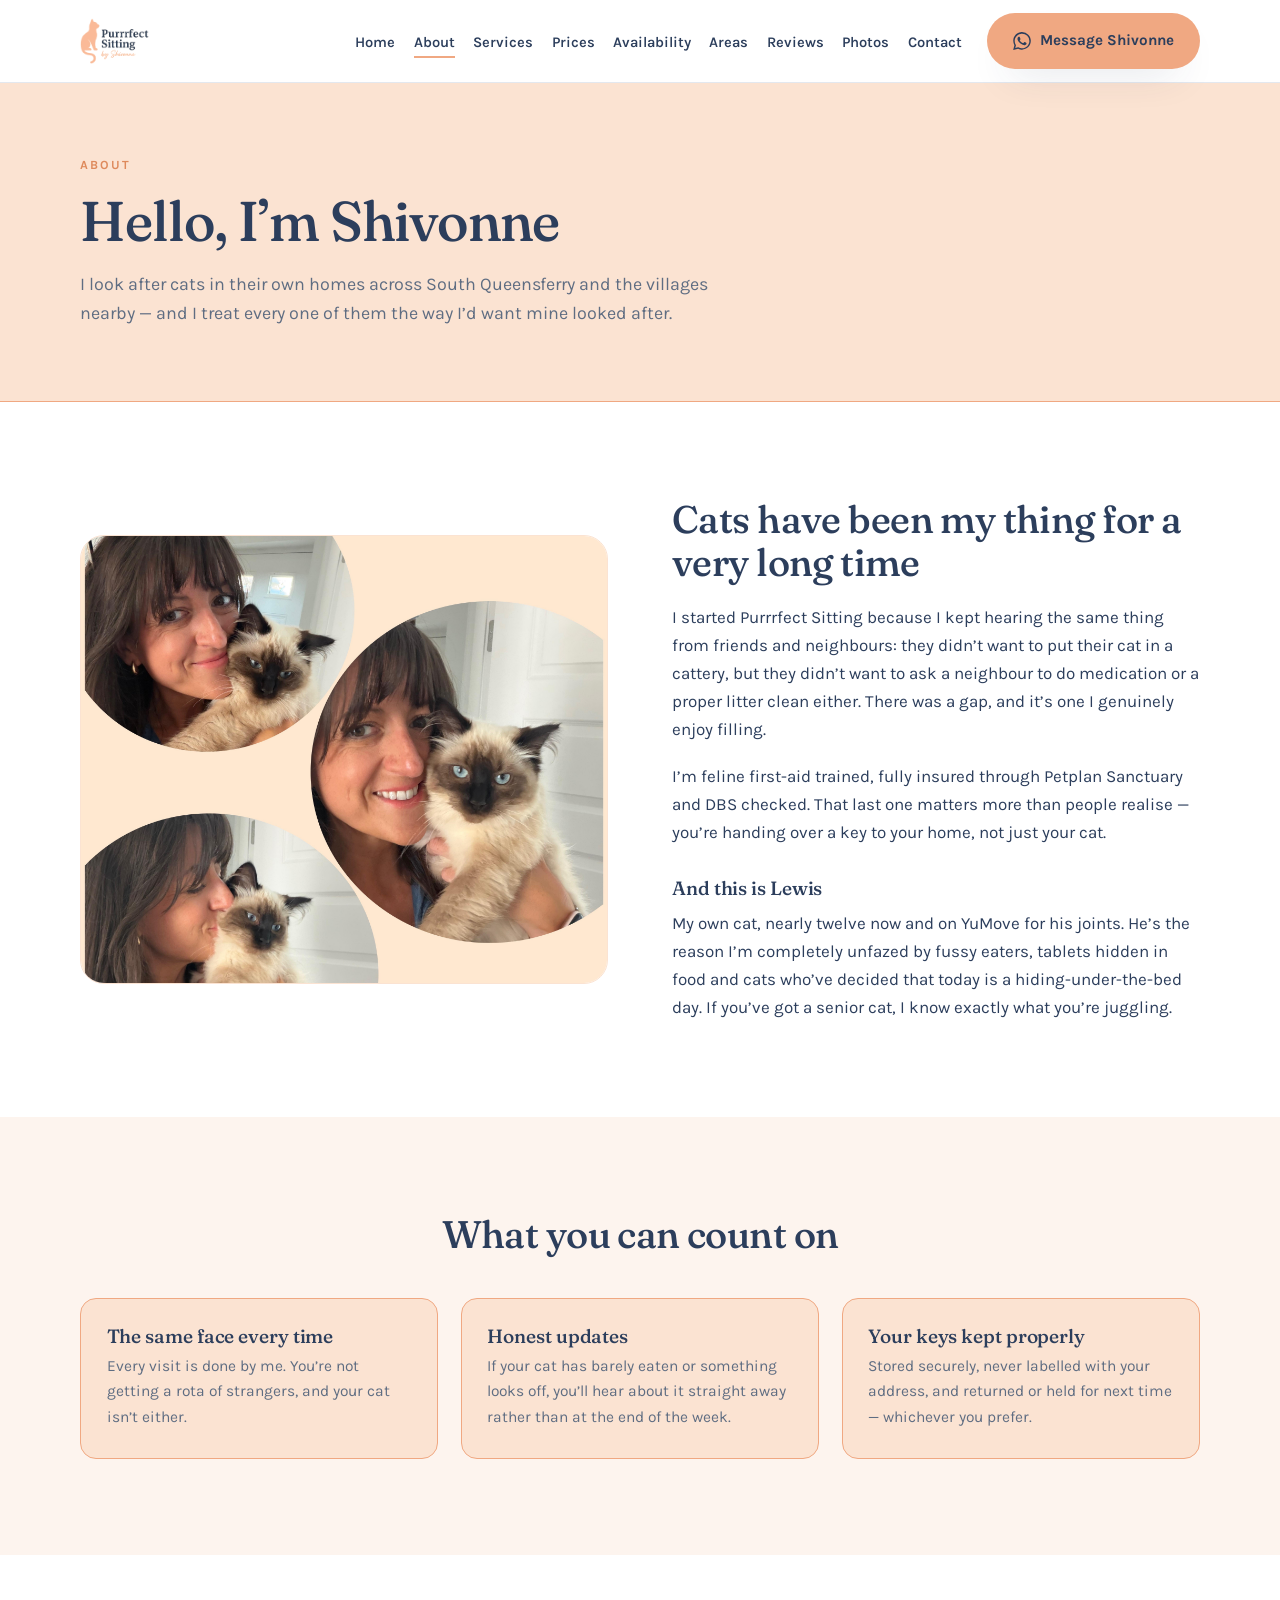
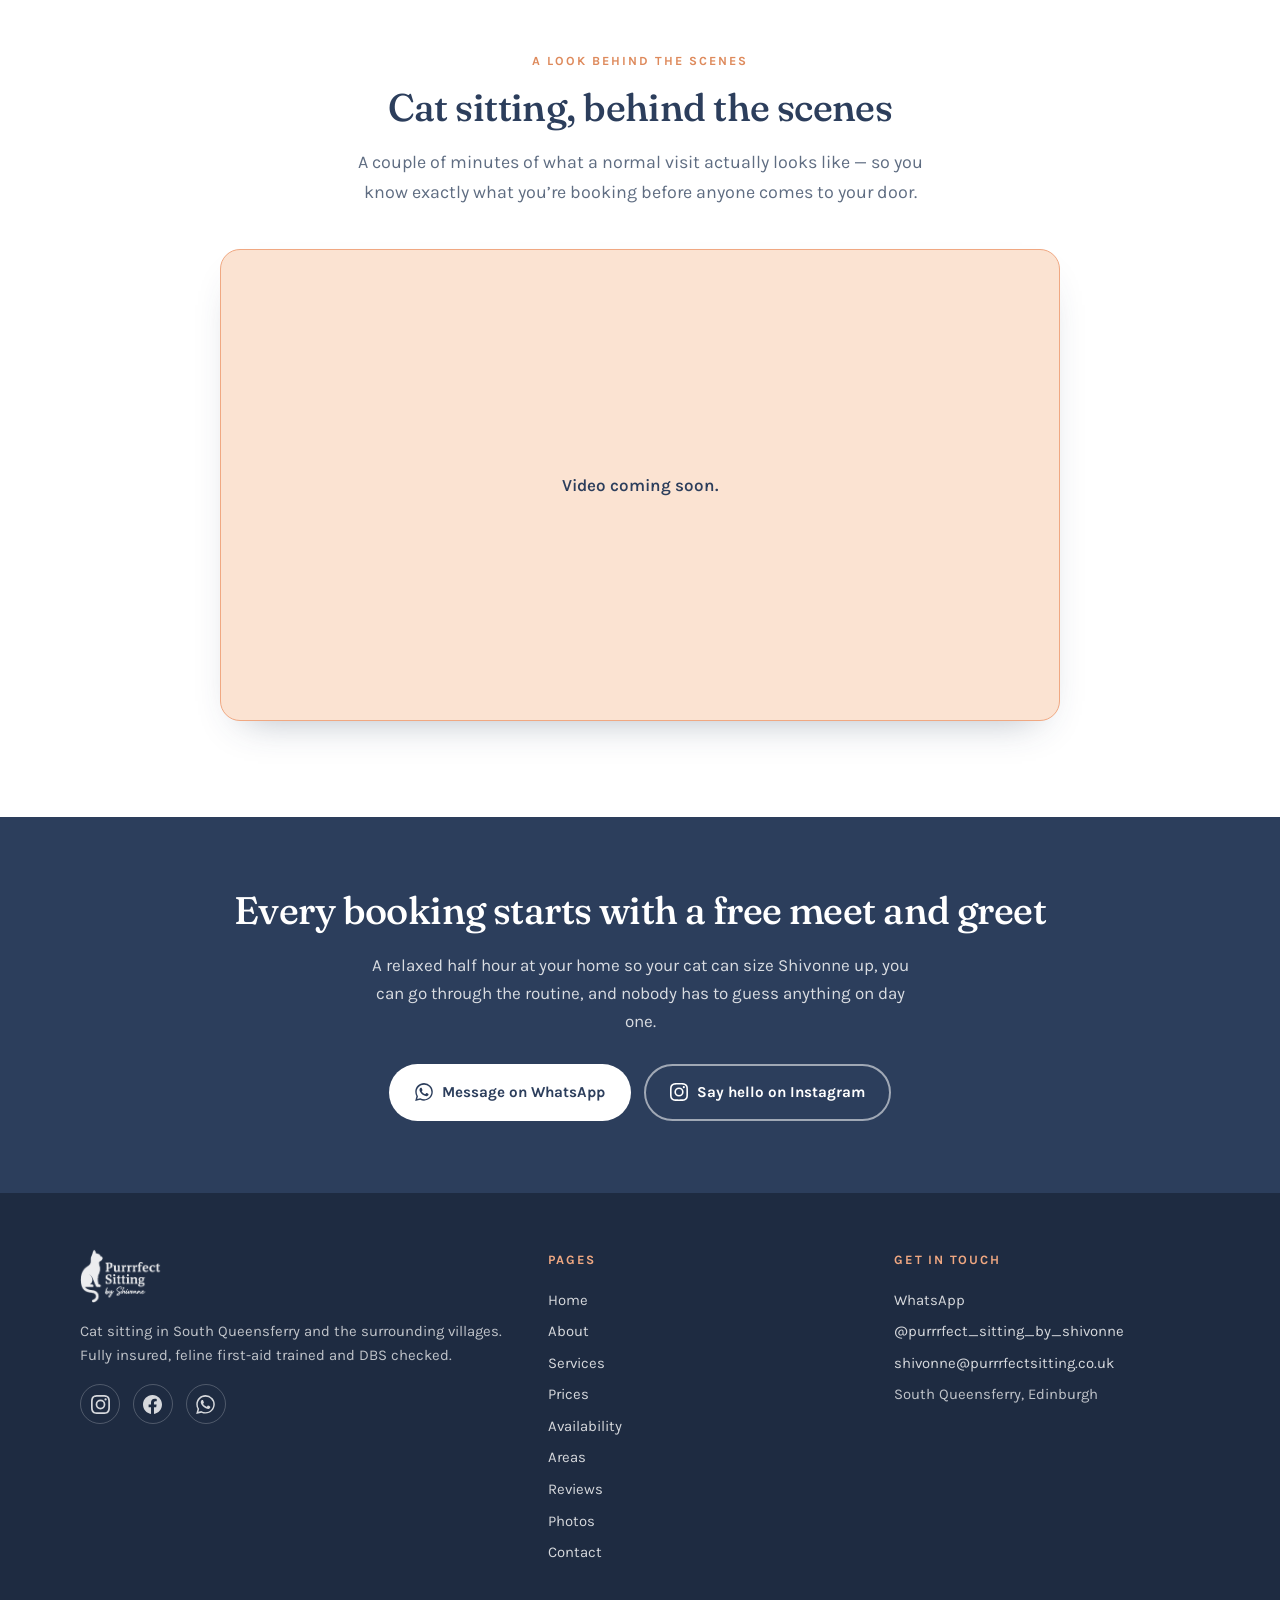
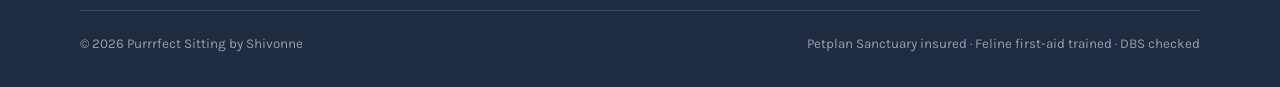
==== commit 99bbd8af: "Add files via upload" ====
--- a/about.html
+++ b/about.html
@@ -19,7 +19,7 @@
   <div class="wrap">
     <a class="brand" href="index.html"><img src="assets/logo.png" alt="Purrrfect Sitting by Shivonne" width="832" height="552"></a>
     <button class="nav-toggle" type="button" aria-expanded="false" aria-controls="site-nav" aria-label="Open menu"><svg viewBox="0 0 24 24" fill="none" stroke="currentColor" stroke-width="2" stroke-linecap="round" aria-hidden="true"><line x1="3" y1="6" x2="21" y2="6"/><line x1="3" y1="12" x2="21" y2="12"/><line x1="3" y1="18" x2="21" y2="18"/></svg></button>
-    <nav class="site-nav" id="site-nav" aria-label="Main"><ul><li><a href="index.html">Home</a></li><li><a href="about.html" aria-current="page">About</a></li><li><a href="services.html">Services</a></li><li><a href="prices.html">Prices</a></li><li><a href="availability.html">Availability</a></li><li><a href="areas.html">Areas</a></li><li><a href="testimonials.html">Reviews</a></li><li><a href="gallery.html">Photos</a></li></ul></nav>
+    <nav class="site-nav" id="site-nav" aria-label="Main"><ul><li><a href="index.html">Home</a></li><li><a href="about.html" aria-current="page">About</a></li><li><a href="services.html">Services</a></li><li><a href="prices.html">Prices</a></li><li><a href="availability.html">Availability</a></li><li><a href="areas.html">Areas</a></li><li><a href="testimonials.html">Reviews</a></li><li><a href="gallery.html">Photos</a></li><li><a href="contact.html">Contact</a></li></ul></nav>
     <a class="btn btn--primary header-cta" href="https://wa.me/447809421669"><svg viewBox="0 0 24 24" fill="currentColor" aria-hidden="true"><path d="M17.47 14.38c-.3-.15-1.76-.87-2.03-.97-.27-.1-.47-.15-.67.15-.2.3-.77.97-.94 1.17-.17.2-.35.22-.65.07-.3-.15-1.26-.46-2.4-1.48-.89-.79-1.49-1.77-1.66-2.07-.17-.3-.02-.46.13-.61.13-.13.3-.35.45-.52.15-.17.2-.3.3-.5.1-.2.05-.37-.02-.52-.08-.15-.67-1.61-.92-2.21-.24-.58-.49-.5-.67-.51h-.57c-.2 0-.52.07-.79.37-.27.3-1.04 1.02-1.04 2.48s1.06 2.88 1.21 3.08c.15.2 2.1 3.2 5.08 4.49.71.31 1.26.49 1.69.62.71.23 1.36.2 1.87.12.57-.09 1.76-.72 2.01-1.41.25-.69.25-1.29.17-1.41-.07-.13-.27-.2-.57-.35M12.05 21.8h-.01a9.8 9.8 0 0 1-4.99-1.37l-.36-.21-3.71.97.99-3.62-.23-.37a9.8 9.8 0 0 1-1.5-5.23c0-5.4 4.4-9.8 9.81-9.8 2.62 0 5.08 1.02 6.93 2.88a9.74 9.74 0 0 1 2.87 6.93c0 5.41-4.4 9.81-9.8 9.81m8.34-18.15A11.7 11.7 0 0 0 12.05 0C5.6 0 .35 5.25.34 11.7c0 2.06.54 4.08 1.56 5.85L.24 24l6.6-1.73a11.7 11.7 0 0 0 5.2 1.24h.01c6.45 0 11.7-5.25 11.7-11.7 0-3.13-1.21-6.07-3.42-8.28"/></svg> Message Shivonne</a>
   </div>
 </header>
@@ -111,20 +111,20 @@
         <p>Cat sitting in South Queensferry and the surrounding villages. Fully insured, feline first-aid trained and DBS checked.</p>
         <div class="footer-social">
           <a href="https://www.instagram.com/purrrfect_sitting_by_shivonne/" aria-label="Instagram"><svg viewBox="0 0 24 24" fill="currentColor" aria-hidden="true"><path d="M12 2.16c3.2 0 3.58.01 4.85.07 1.17.05 1.8.25 2.23.41.56.22.96.48 1.38.9.42.42.68.82.9 1.38.16.42.36 1.06.41 2.23.06 1.27.07 1.65.07 4.85s-.01 3.58-.07 4.85c-.05 1.17-.25 1.8-.41 2.23-.22.56-.48.96-.9 1.38-.42.42-.82.68-1.38.9-.42.16-1.06.36-2.23.41-1.27.06-1.65.07-4.85.07s-3.58-.01-4.85-.07c-1.17-.05-1.8-.25-2.23-.41-.56-.22-.96-.48-1.38-.9a3.8 3.8 0 0 1-.9-1.38c-.16-.42-.36-1.06-.41-2.23-.06-1.27-.07-1.65-.07-4.85s.01-3.58.07-4.85c.05-1.17.25-1.8.41-2.23.22-.56.48-.96.9-1.38.42-.42.82-.68 1.38-.9.42-.16 1.06-.36 2.23-.41C8.42 2.17 8.8 2.16 12 2.16M12 0C8.74 0 8.33.01 7.05.07 5.78.13 4.9.33 4.14.63c-.79.3-1.46.71-2.13 1.38A5.9 5.9 0 0 0 .63 4.14c-.3.76-.5 1.64-.56 2.91C.01 8.33 0 8.74 0 12s.01 3.67.07 4.95c.06 1.27.26 2.15.56 2.91.3.79.71 1.46 1.38 2.13.67.67 1.34 1.08 2.13 1.38.76.3 1.64.5 2.91.56C8.33 23.99 8.74 24 12 24s3.67-.01 4.95-.07c1.27-.06 2.15-.26 2.91-.56.79-.3 1.46-.71 2.13-1.38.67-.67 1.08-1.34 1.38-2.13.3-.76.5-1.64.56-2.91.06-1.28.07-1.69.07-4.95s-.01-3.67-.07-4.95c-.06-1.27-.26-2.15-.56-2.91-.3-.79-.71-1.46-1.38-2.13A5.9 5.9 0 0 0 19.86.63c-.76-.3-1.64-.5-2.91-.56C15.67.01 15.26 0 12 0m0 5.84a6.16 6.16 0 1 0 0 12.32 6.16 6.16 0 0 0 0-12.32M12 16a4 4 0 1 1 0-8 4 4 0 0 1 0 8m7.85-10.4a1.44 1.44 0 1 1-2.88 0 1.44 1.44 0 0 1 2.88 0"/></svg></a>
-          <a href="https://www.facebook.com/profile.php?id=EDIT" aria-label="Facebook"><svg viewBox="0 0 24 24" fill="currentColor" aria-hidden="true"><path d="M24 12.07C24 5.4 18.63 0 12 0S0 5.4 0 12.07C0 18.1 4.39 23.1 10.13 24v-8.44H7.08v-3.49h3.05V9.41c0-3.02 1.79-4.69 4.53-4.69 1.31 0 2.68.24 2.68.24v2.97h-1.51c-1.49 0-1.96.93-1.96 1.89v2.25h3.33l-.53 3.49h-2.8V24C19.61 23.1 24 18.1 24 12.07"/></svg></a>
+          <a href="https://www.facebook.com/share/1aujTGWp8v/" aria-label="Facebook"><svg viewBox="0 0 24 24" fill="currentColor" aria-hidden="true"><path d="M24 12.07C24 5.4 18.63 0 12 0S0 5.4 0 12.07C0 18.1 4.39 23.1 10.13 24v-8.44H7.08v-3.49h3.05V9.41c0-3.02 1.79-4.69 4.53-4.69 1.31 0 2.68.24 2.68.24v2.97h-1.51c-1.49 0-1.96.93-1.96 1.89v2.25h3.33l-.53 3.49h-2.8V24C19.61 23.1 24 18.1 24 12.07"/></svg></a>
           <a href="https://wa.me/447809421669" aria-label="WhatsApp"><svg viewBox="0 0 24 24" fill="currentColor" aria-hidden="true"><path d="M17.47 14.38c-.3-.15-1.76-.87-2.03-.97-.27-.1-.47-.15-.67.15-.2.3-.77.97-.94 1.17-.17.2-.35.22-.65.07-.3-.15-1.26-.46-2.4-1.48-.89-.79-1.49-1.77-1.66-2.07-.17-.3-.02-.46.13-.61.13-.13.3-.35.45-.52.15-.17.2-.3.3-.5.1-.2.05-.37-.02-.52-.08-.15-.67-1.61-.92-2.21-.24-.58-.49-.5-.67-.51h-.57c-.2 0-.52.07-.79.37-.27.3-1.04 1.02-1.04 2.48s1.06 2.88 1.21 3.08c.15.2 2.1 3.2 5.08 4.49.71.31 1.26.49 1.69.62.71.23 1.36.2 1.87.12.57-.09 1.76-.72 2.01-1.41.25-.69.25-1.29.17-1.41-.07-.13-.27-.2-.57-.35M12.05 21.8h-.01a9.8 9.8 0 0 1-4.99-1.37l-.36-.21-3.71.97.99-3.62-.23-.37a9.8 9.8 0 0 1-1.5-5.23c0-5.4 4.4-9.8 9.81-9.8 2.62 0 5.08 1.02 6.93 2.88a9.74 9.74 0 0 1 2.87 6.93c0 5.41-4.4 9.81-9.8 9.81m8.34-18.15A11.7 11.7 0 0 0 12.05 0C5.6 0 .35 5.25.34 11.7c0 2.06.54 4.08 1.56 5.85L.24 24l6.6-1.73a11.7 11.7 0 0 0 5.2 1.24h.01c6.45 0 11.7-5.25 11.7-11.7 0-3.13-1.21-6.07-3.42-8.28"/></svg></a>
         </div>
       </div>
       <div>
         <h4>Pages</h4>
-        <ul><li><a href="index.html">Home</a></li><li><a href="about.html">About</a></li><li><a href="services.html">Services</a></li><li><a href="prices.html">Prices</a></li><li><a href="availability.html">Availability</a></li><li><a href="areas.html">Areas</a></li><li><a href="testimonials.html">Reviews</a></li><li><a href="gallery.html">Photos</a></li></ul>
+        <ul><li><a href="index.html">Home</a></li><li><a href="about.html">About</a></li><li><a href="services.html">Services</a></li><li><a href="prices.html">Prices</a></li><li><a href="availability.html">Availability</a></li><li><a href="areas.html">Areas</a></li><li><a href="testimonials.html">Reviews</a></li><li><a href="gallery.html">Photos</a></li><li><a href="contact.html">Contact</a></li></ul>
       </div>
       <div>
         <h4>Get in touch</h4>
         <ul>
           <li><a href="https://wa.me/447809421669">WhatsApp</a></li>
           <li><a href="https://www.instagram.com/purrrfect_sitting_by_shivonne/">@purrrfect_sitting_by_shivonne</a></li>
-          <li><a href="mailto:hello@purrrfectsitting.co.uk">hello@purrrfectsitting.co.uk</a></li>
+          <li><a href="mailto:shivonne@purrrfectsitting.co.uk">shivonne@purrrfectsitting.co.uk</a></li>
           <li>South Queensferry, Edinburgh</li>
         </ul>
       </div>
--- a/css/style.css
+++ b/css/style.css
@@ -676,3 +676,127 @@
   .video-frame { border-radius: 14px; }
   .video-frame video { max-height: 68vh; }
 }
+
+/* ==========================================================================
+   Peach card fills — every boxed element takes the brand peach background,
+   matching the photo placeholder colour, instead of plain white.
+   ========================================================================== */
+.card,
+.note-box,
+.quote-card,
+.price-card,
+.area-list li,
+.cal-month,
+.update-card {
+  background: var(--peach-soft);
+  border-color: var(--peach);
+}
+
+.quote-card::before { color: var(--peach); }
+.card__icon { background: #fff; }
+
+/* deepen slightly on hover so interaction still reads */
+.card:hover, .price-card:hover, .quote-card:hover, .area-list li:hover {
+  background: var(--peach);
+  border-color: var(--peach-deep);
+}
+.area-list li { transition: background .2s ease, border-color .2s ease, transform .2s ease; }
+.area-list li:hover { transform: translateY(-2px); }
+.area-list li::before { background: var(--navy); }
+
+/* calendar day cells inside the peach month cards need contrast */
+.cal-day { background: #fff; }
+.cal-day--past { background: none; }
+
+/* the featured price card keeps its highlight border */
+.price-card--feature { border-color: var(--peach-deep); }
+
+/* Page header bands: step the tint up from the palest peach so the brand
+   colour actually registers. Home hero gradient matched to suit. */
+.page-head {
+  background: var(--peach-soft);
+  border-bottom-color: var(--peach);
+}
+.hero {
+  background: linear-gradient(170deg, var(--peach-soft) 0%, #fff 72%);
+}
+
+/* ==========================================================================
+   Contact page
+   ========================================================================== */
+.form { margin-top: 1.4rem; }
+.form label {
+  display: block;
+  font-size: .88rem;
+  font-weight: 700;
+  color: var(--navy);
+  margin-bottom: 1rem;
+}
+.form label em {
+  font-style: normal;
+  color: var(--peach-deep);
+}
+.form input,
+.form textarea {
+  display: block;
+  width: 100%;
+  margin-top: .4rem;
+  padding: .8rem .9rem;
+  font-family: inherit;
+  font-size: .97rem;
+  font-weight: 400;
+  color: var(--ink);
+  background: #fff;
+  border: 1px solid var(--line);
+  border-radius: 10px;
+  transition: border-color .18s ease, box-shadow .18s ease;
+}
+.form input::placeholder,
+.form textarea::placeholder { color: #9AA5B5; }
+.form input:focus,
+.form textarea:focus {
+  outline: none;
+  border-color: var(--peach);
+  box-shadow: 0 0 0 3px var(--peach-tint);
+}
+.form textarea { resize: vertical; min-height: 120px; }
+.form-grid { display: grid; grid-template-columns: 1fr 1fr; gap: 0 1rem; }
+@media (max-width: 560px) { .form-grid { grid-template-columns: 1fr; } }
+.form button { margin-top: .4rem; }
+.form-note { font-size: .82rem; color: var(--ink-soft); margin-top: .9rem; }
+.form-hp { position: absolute; left: -9999px; }
+
+.contact-list { display: grid; gap: .7rem; margin-top: 1.4rem; }
+.contact-row {
+  display: flex;
+  align-items: center;
+  gap: .9rem;
+  padding: .95rem 1.1rem;
+  background: var(--peach-soft);
+  border: 1px solid var(--peach);
+  border-radius: var(--radius-sm);
+  text-decoration: none;
+  transition: background .18s ease, border-color .18s ease, transform .18s ease;
+}
+.contact-row:hover {
+  background: var(--peach);
+  border-color: var(--peach-deep);
+  transform: translateY(-2px);
+}
+.contact-row__icon {
+  width: 40px; height: 40px;
+  display: grid; place-items: center;
+  flex: none;
+  border-radius: 50%;
+  background: #fff;
+  color: var(--navy);
+}
+.contact-row__icon svg { width: 19px; height: 19px; }
+.contact-row strong { display: block; color: var(--navy); font-size: .98rem; }
+.contact-row em {
+  display: block;
+  font-style: normal;
+  font-size: .86rem;
+  color: var(--ink-soft);
+  margin-top: .1rem;
+}
